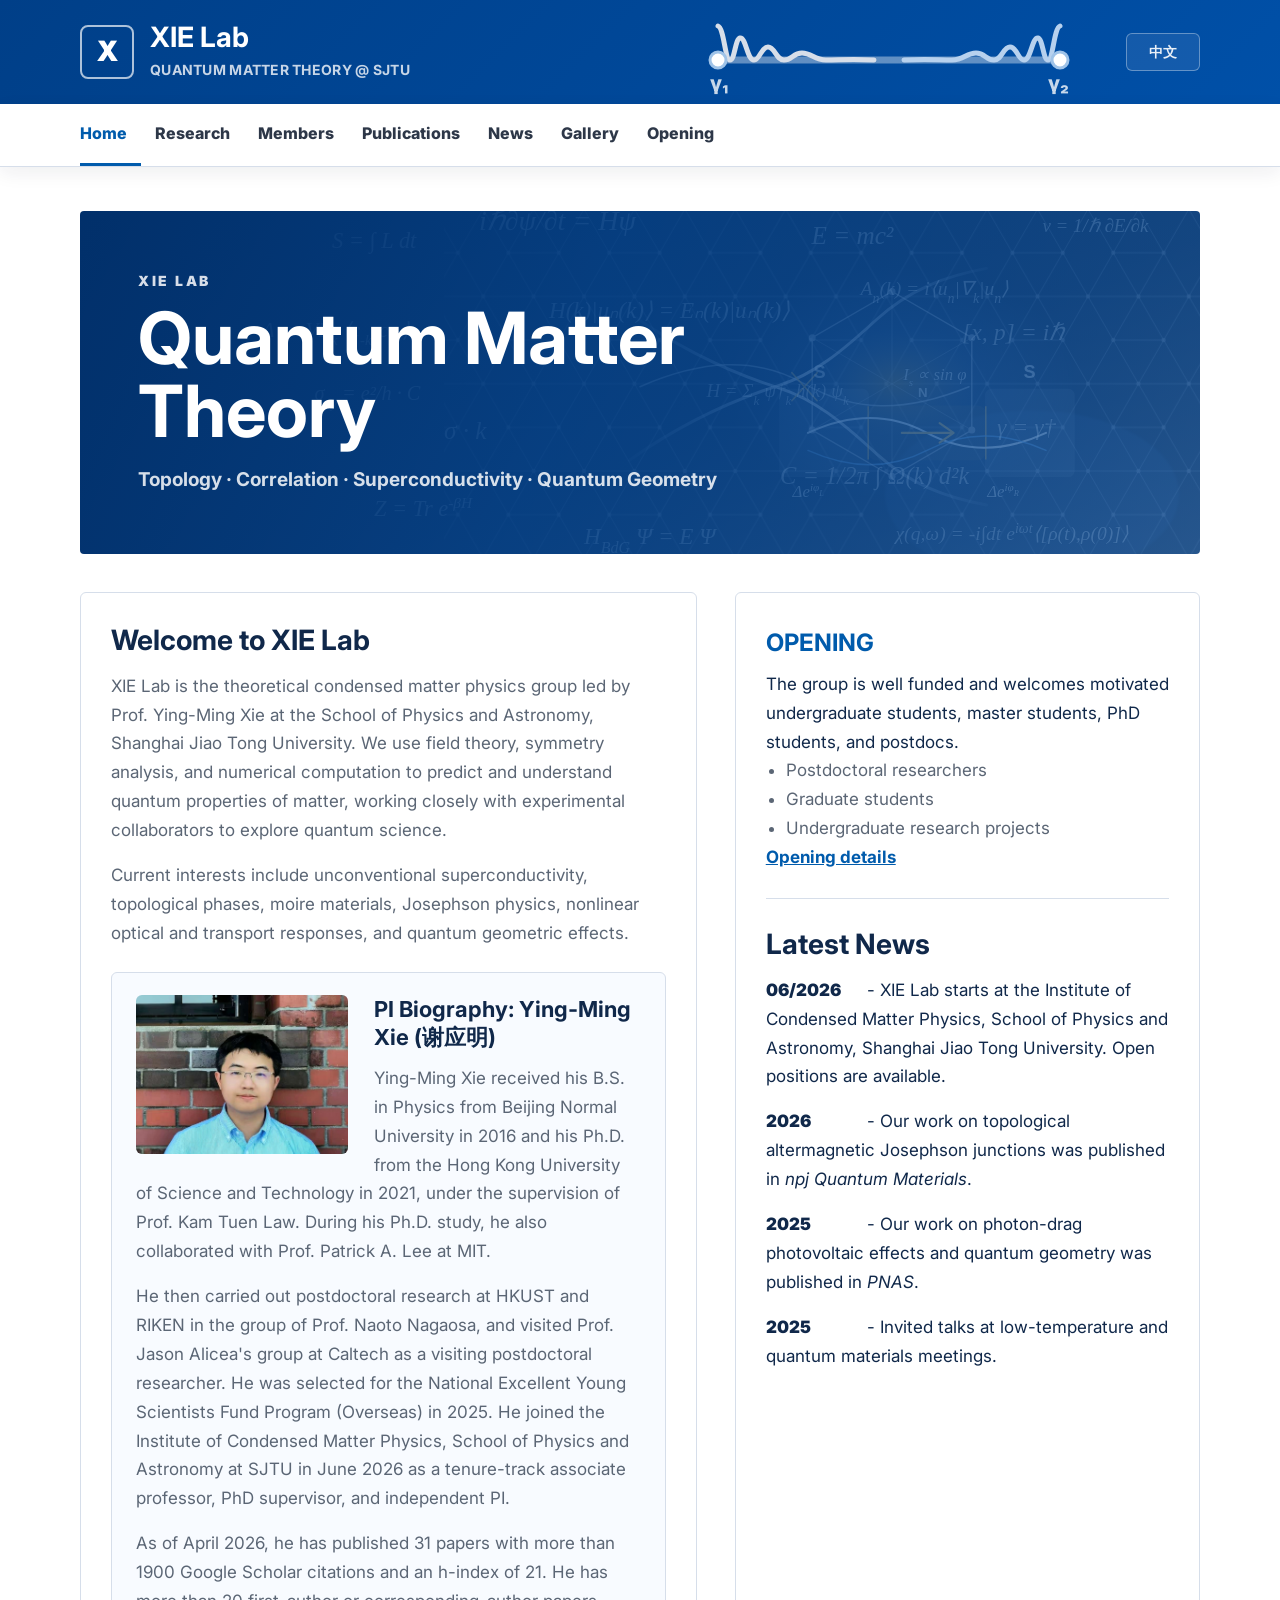
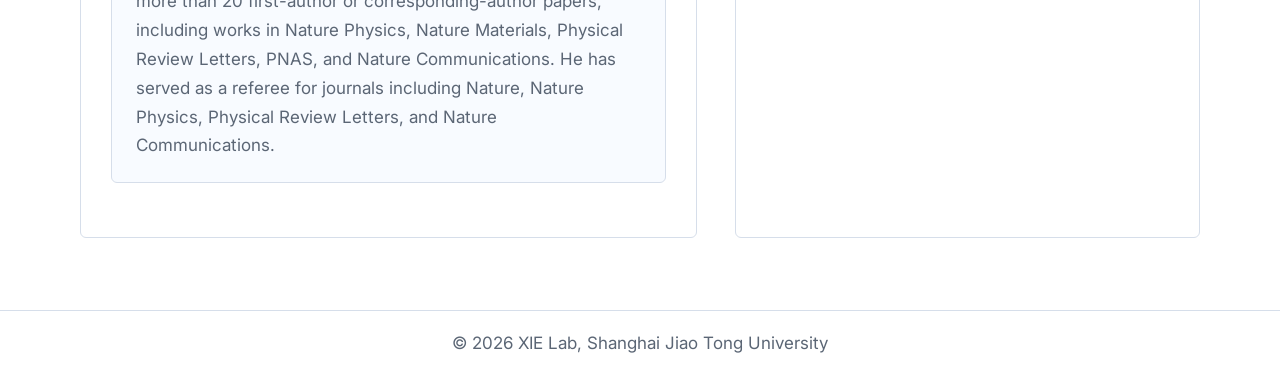
==== index.html @ 9dbd72a1 "Improve homepage search metadata" ====
<!doctype html>
<html lang="en">
  <head>
    <meta charset="utf-8" />
    <meta name="viewport" content="width=device-width, initial-scale=1" />
    <meta
      name="description"
      content="Ying-Ming Xie (Yingming Xie, Ying Ming Xie, 谢应明) leads XIE Lab at Shanghai Jiao Tong University, studying quantum matter theory, topology, superconductivity, correlation, and quantum geometry."
    />
    <meta name="author" content="Ying-Ming Xie, Yingming Xie, Ying Ming Xie, 谢应明" />
    <meta
      name="keywords"
      content="Ying-Ming Xie, Yingming Xie, Ying Ming Xie, 谢应明, XIE Lab, Shanghai Jiao Tong University, quantum matter theory, quantum materials theory"
    />
    <title>Ying-Ming Xie 谢应明 | XIE Lab | Quantum Matter Theory at SJTU</title>
    <link rel="canonical" href="https://yingmingxie.github.io/" />
    <meta property="og:type" content="website" />
    <meta property="og:url" content="https://yingmingxie.github.io/" />
    <meta property="og:title" content="Ying-Ming Xie 谢应明 | XIE Lab | Quantum Matter Theory at SJTU" />
    <meta
      property="og:description"
      content="Ying-Ming Xie leads XIE Lab at Shanghai Jiao Tong University, studying quantum matter theory, topology, superconductivity, correlation, and quantum geometry."
    />
    <meta property="og:image" content="https://yingmingxie.github.io/assets/yingming-xie.jpg" />
    <meta name="twitter:card" content="summary" />
    <meta name="twitter:title" content="Ying-Ming Xie 谢应明 | XIE Lab | Quantum Matter Theory at SJTU" />
    <meta
      name="twitter:description"
      content="XIE Lab at Shanghai Jiao Tong University: quantum matter theory, topology, superconductivity, correlation, and quantum geometry."
    />
    <meta name="twitter:image" content="https://yingmingxie.github.io/assets/yingming-xie.jpg" />
    <script type="application/ld+json">
      {
        "@context": "https://schema.org",
        "@type": "Person",
        "name": "Ying-Ming Xie",
        "alternateName": ["Yingming Xie", "Ying Ming Xie", "谢应明", "Y.-M. Xie"],
        "jobTitle": "Tenure-track Associate Professor, PhD Supervisor, Independent PI",
        "affiliation": {
          "@type": "CollegeOrUniversity",
          "name": "Shanghai Jiao Tong University"
        },
        "worksFor": {
          "@type": "ResearchOrganization",
          "name": "XIE Lab"
        },
        "sameAs": [
          "https://bit.ly/Yingming",
          "http://arxiv.org/a/xie_y_3",
          "https://sites.google.com/view/yingmingxie/research"
        ],
        "knowsAbout": [
          "Quantum matter theory",
          "Quantum materials theory",
          "Topological superconductivity",
          "Quantum geometry",
          "Strong correlation"
        ]
      }
    </script>
    <link rel="preconnect" href="https://fonts.googleapis.com" />
    <link rel="preconnect" href="https://fonts.gstatic.com" crossorigin />
    <link
      href="https://fonts.googleapis.com/css2?family=Inter:wght@400;500;600;700;800&display=swap"
      rel="stylesheet"
    />
    <link rel="stylesheet" href="styles.css?v=20260702c" />
  </head>
  <body>
    <header class="site-header">
      <div class="header-inner">
        <a class="brand" href="#home" aria-label="XIE Lab home" data-page-link="home">
          <span class="brand-seal">X</span>
          <span>
            <strong>XIE Lab</strong>
            <small data-i18n="brand.subtitle">Quantum Matter Theory @ SJTU</small>
          </span>
        </a>
        <div class="majorana-sketch" aria-label="Majorana wavefunctions localized at two ends">
          <svg viewBox="0 0 430 100" role="img">
            <path class="wire" d="M44 58 H386" />
            <path class="decay left" d="M44 24 C50 26 51 58 56 58 C61 58 61 37 66 36 C72 35 73 58 80 58 C86 58 87 45 94 45 C101 45 102 58 110 58 C118 58 119 51 128 51 C138 51 140 58 152 58 C166 58 176 57 200 58" />
            <path class="decay right" d="M386 24 C380 26 379 58 374 58 C369 58 369 37 364 36 C358 35 357 58 350 58 C344 58 343 45 336 45 C329 45 328 58 320 58 C312 58 311 51 302 51 C292 51 290 58 278 58 C264 58 254 57 230 58" />
            <circle class="zero-mode" cx="44" cy="58" r="8" />
            <circle class="zero-mode" cx="386" cy="58" r="8" />
            <text x="36" y="88">γ₁</text>
            <text x="374" y="88">γ₂</text>
          </svg>
        </div>
        <button class="menu-toggle" type="button" data-menu-toggle aria-label="Open navigation">
          <span></span>
          <span></span>
        </button>
        <button class="lang-toggle" type="button" data-lang-toggle aria-label="Switch language">中文</button>
      </div>
    </header>

    <div class="nav-bar">
        <nav class="site-nav" data-nav>
          <a href="#home" data-page-link="home" data-i18n="nav.home">Home</a>
          <a href="#research" data-page-link="research" data-i18n="nav.research">Research</a>
          <a href="#members" data-page-link="members" data-i18n="nav.members">Members</a>
          <a href="#publications" data-page-link="publications" data-i18n="nav.publications">Publications</a>
          <a href="#news" data-page-link="news" data-i18n="nav.news">News</a>
          <a href="#gallery" data-page-link="gallery" data-i18n="nav.gallery">Gallery</a>
          <a href="#openings" data-page-link="openings" data-i18n="nav.opening">Opening</a>
        </nav>
    </div>

    <main class="page-shell">
      <section class="page-section is-active" id="home" data-page="home">
        <div class="hero-banner">
          <div class="hero-copy">
            <p data-i18n="hero.kicker">XIE Lab</p>
            <h1 data-i18n="hero.title">Quantum Matter Theory</h1>
            <span data-i18n="hero.subtitle">Topology · Correlation · Superconductivity · Quantum Geometry</span>
          </div>
        </div>

        <div class="home-layout">
          <article class="welcome-copy">
            <h2 data-i18n="home.welcomeTitle">Welcome to XIE Lab</h2>
            <p data-i18n="home.welcome1">
              We are a theoretical condensed matter physics group at the School
              of Physics and Astronomy, Shanghai Jiao Tong University. Our
              research focuses on emergent quantum phenomena in low-dimensional
              quantum materials.
            </p>
            <p data-i18n="home.welcome2">
              Current interests include unconventional superconductivity,
              topological phases, moire materials, Josephson physics, nonlinear
              optical and transport responses, and quantum geometric effects.
            </p>

            <div class="pi-bio">
              <img src="assets/yingming-xie.jpg" alt="Ying-Ming Xie" />
              <div>
                <h3 data-i18n="home.piBioTitle">PI Biography: Ying-Ming Xie (谢应明)</h3>
                <p data-i18n="home.piBio1">
                  Ying-Ming Xie received his B.S. in Physics from Beijing Normal
                  University in 2016 and his Ph.D. from the Hong Kong University
                  of Science and Technology in 2021, under the supervision of
                  Prof. Kam Tuen Law. During his Ph.D. study, he also collaborated
                  with Prof. Patrick A. Lee at MIT.
                </p>
                <p data-i18n="home.piBio2">
                  He then carried out postdoctoral research at HKUST and RIKEN in
                  the group of Prof. Naoto Nagaosa, and visited Prof. Jason
                  Alicea's group at Caltech as a visiting postdoctoral researcher.
                  He was selected for the National Excellent Young Scientists Fund
                  Program (Overseas) in 2025. He joined the Institute of Condensed
                  Matter Physics, School of Physics and Astronomy at SJTU in June
                  2026 as a tenure-track associate professor, PhD supervisor, and
                  independent PI.
                </p>
                <p data-i18n="home.piBio3">
                  As of April 2026, he has published 31 papers with more than
                  1900 Google Scholar citations and an h-index of 21. He has more
                  than 20 first-author or corresponding-author papers, including
                  works in Nature Physics, Nature Materials, Physical Review
                  Letters, PNAS, and Nature Communications.
                </p>
              </div>
            </div>

          </article>

          <aside class="news-panel">
            <div class="opening-box">
              <div>
                <h3 data-i18n="opening.shortTitle">Opening</h3>
                <p data-i18n="opening.shortText">We welcome motivated students and postdocs.</p>
                <ul>
                  <li data-i18n="opening.postdoc">Postdoctoral researchers</li>
                  <li data-i18n="opening.grad">Graduate students</li>
                  <li data-i18n="opening.undergrad">Undergraduate research projects</li>
                </ul>
                <a href="#openings" data-page-link="openings" data-i18n="opening.details">Opening details</a>
              </div>
            </div>
            <h2 data-i18n="news.latest">Latest News</h2>
            <div class="news-list compact">
              <p data-i18n-html="news.home1">
                <strong>06/2026</strong> - XIE Lab starts at Shanghai Jiao Tong
                University. Open positions are available.
              </p>
              <p data-i18n-html="news.home2">
                <strong>2026</strong> - Our work on topological altermagnetic
                Josephson junctions was published in <em>npj Quantum Materials</em>.
              </p>
              <p data-i18n-html="news.home3">
                <strong>2025</strong> - Our work on photon-drag photovoltaic
                effects and quantum geometry was published in <em>PNAS</em>.
              </p>
              <p data-i18n-html="news.home4">
                <strong>2025</strong> - Invited talks at low-temperature and
                quantum materials meetings.
              </p>
            </div>
          </aside>
        </div>
      </section>

      <section class="page-section" id="research" data-page="research">
        <div class="section-title">
          <h1 data-i18n="research.title">Research</h1>
          <p data-i18n="research.intro">
            We develop theory for symmetry, topology, correlation, and quantum
            geometry in experimentally relevant quantum materials.
          </p>
        </div>
        <ol class="research-directions">
          <li data-i18n-html="research.direction1">
            Low-dimensional correlated quantum systems, including low-dimensional unconventional superconductivity, correlated topology, density waves, and strongly correlated quantum phases.
          </li>
          <li data-i18n-html="research.direction2">
            Quantum computation, including topological superconductivity, Majorana zero modes, non-Abelian quasiparticles, topological quantum computation, and superconducting Josephson junctions.
          </li>
          <li data-i18n-html="research.direction3">
            Transport and control theory of quantum materials, including quantum transport, nonlinear optical responses, and quantum geometric effects.
          </li>
        </ol>
        <div class="research-interest-figures" aria-label="Research interest figures">
          <figure>
            <img src="assets/research-overlap-venn.png" alt="Correlation, topology and geometry, and superconductors overlap diagram" />
          </figure>
          <figure>
            <img src="assets/home-figure-jj.png" alt="Josephson junction research schematic" />
          </figure>
        </div>
        <div class="featured-research">
          <div class="featured-heading">
            <h2 data-i18n="research.featuredTitle">Research Highlights</h2>
            <a href="https://sites.google.com/view/yingmingxie/research" target="_blank" rel="noopener" data-i18n="research.originalPage">Original research page</a>
          </div>
          <article class="feature-row">
            <a class="feature-art geometry-art" href="https://www.pnas.org/doi/10.1073/pnas.2424294122" target="_blank" rel="noopener" aria-label="Open PNAS photon-drag paper">
              <img src="assets/research-photon-drag-figure.png" alt="Photon-drag photovoltaic effect schematic with band geometry and optical setup" />
            </a>
            <div>
              <h3 data-i18n="research.f1.title">Photon Drag Photovoltaic Effect from Quantum Geometry</h3>
              <p data-i18n="research.f1.text">
                We showed how photon momentum and quantum geometry can generate
                photovoltaic responses even in centrosymmetric systems, providing
                a route to probe wavefunction geometry through optical transport.
              </p>
              <a href="https://www.pnas.org/doi/10.1073/pnas.2424294122" data-i18n="research.f1.ref">PNAS 122, e2424294122 (2025)</a>
            </div>
          </article>
          <article class="feature-row reverse">
            <a class="feature-art fflo-art" href="https://journals.aps.org/prl/abstract/10.1103/PhysRevLett.131.016001" target="_blank" rel="noopener" aria-label="Open PRL orbital FFLO paper">
              <img src="assets/research-moire-ising-fflo.png" alt="Moiré Ising superconductor band splitting and orbital FFLO schematic" />
            </a>
            <div>
              <h3 data-i18n="research.f2.title">Orbital FFLO Pairing in Moiré Ising Superconductors</h3>
              <p data-i18n="research.f2.text">
                We proposed an orbital mechanism for finite-momentum pairing in
                moiré Ising superconductors, connecting orbital magnetic effects
                to FFLO physics and superconducting diode behavior.
              </p>
              <a href="https://journals.aps.org/prl/abstract/10.1103/PhysRevLett.131.016001" data-i18n="research.f2.ref">Phys. Rev. Lett. 131, 016001 (2023)</a>
            </div>
          </article>
          <article class="feature-row">
            <a class="feature-art kramers-art" href="https://www.nature.com/articles/s41467-021-22903-9" target="_blank" rel="noopener" aria-label="Open Nature Communications Kramers nodal line paper">
              <img src="assets/research-kramers-nodal-line.png" alt="Kramers nodal line metal band gap map" />
            </a>
            <div>
              <h3 data-i18n="research.f3.title">Kramers Nodal Line Metals</h3>
              <p data-i18n="research.f3.text">
                We identified Kramers nodal line metals protected by spin-orbit
                coupling and crystalline symmetries, revealing a route to robust
                band topology in quantum materials.
              </p>
              <a href="https://www.nature.com/articles/s41467-021-22903-9" data-i18n="research.f3.ref">Nat. Commun. 12, 3064 (2021)</a>
            </div>
          </article>
          <article class="feature-row reverse">
            <a class="feature-art supersolid-art" href="https://journals.aps.org/prresearch/abstract/10.1103/h3l5-njrd" target="_blank" rel="noopener" aria-label="Open Physical Review Research quasi-one-dimensional supersolid paper">
              <img src="assets/research-supersolid-figure.png" alt="Quasi-one-dimensional supersolid with CDW and superconducting couplings schematic" />
            </a>
            <div>
              <h3 data-i18n="research.f4.title">Quasi-1D Supersolids and Strong Correlations</h3>
              <p data-i18n="research.f4.text">
                We study how superconducting and charge-density-wave orders
                coexist in coupled Luther-Emery liquids, providing a theoretical
                route toward quasi-one-dimensional supersolids.
              </p>
              <a href="https://journals.aps.org/prresearch/abstract/10.1103/h3l5-njrd" data-i18n="research.f4.ref">Phys. Rev. Research 7, 023302 (2025)</a>
            </div>
          </article>
          <article class="feature-row">
            <a class="feature-art cdw-art" href="https://journals.aps.org/prl/abstract/10.1103/PhysRevLett.133.096702" target="_blank" rel="noopener" aria-label="Open density wave dynamics and geometric effects papers">
              <img src="assets/research-density-wave-effects.png" alt="Dynamical and geometric effects in density wave materials schematic" />
            </a>
            <div>
              <h3 data-i18n="research.f5.title">Dynamical and Geometric Effects in Density Wave Materials</h3>
              <p data-i18n="research.f5.text">
                We study dynamics and geometric effects in materials with charge
                or spin density-wave orders, including current-driven skyrmion and
                helix motion, nonreciprocal nonlinear responses in moving charge
                density waves, and geometric effects in triple-Q density waves.
              </p>
              <p class="feature-refs" data-i18n-html="research.f5.ref">
                <a href="https://journals.aps.org/prl/abstract/10.1103/PhysRevLett.133.096702" target="_blank" rel="noopener">Phys. Rev. Lett. 133, 096702 (2024)</a>;
                <a href="https://www.nature.com/articles/s41535-024-00695-7" target="_blank" rel="noopener">npj Quantum Materials 9, 82 (2024)</a>;
                <a href="https://journals.aps.org/prb/abstract/10.1103/PhysRevB.110.L241108" target="_blank" rel="noopener">Phys. Rev. B 110, L241108 (2024)</a>
              </p>
            </div>
          </article>
          <article class="feature-row reverse">
            <a class="feature-art tbg-art" href="https://www.nature.com/articles/s41467-023-38005-7" target="_blank" rel="noopener" aria-label="Open superconducting TBG Josephson junction papers">
              <img src="assets/research-tbg-valley-josephson.png" alt="Valley-polarized state mediated Josephson junction in superconducting TBG" />
            </a>
            <div>
              <h3 data-i18n="research.f6.title">Valley-Polarized State Mediated Unconventional Josephson Junctions in Superconducting TBG</h3>
              <p data-i18n="research.f6.text">
                We helped explain unconventional Fraunhofer patterns in magic-angle
                twisted bilayer graphene Josephson junctions, and showed that a
                valley-polarized state can mediate electrically controlled phi-zero
                Josephson junctions and Josephson diode effects.
              </p>
              <p class="feature-refs" data-i18n-html="research.f6.ref">
                <a href="https://www.nature.com/articles/s41467-023-38005-7" target="_blank" rel="noopener">Nat. Commun. 14, 2396 (2023)</a>;
                <a href="https://journals.aps.org/prresearch/abstract/10.1103/PhysRevResearch.5.023029" target="_blank" rel="noopener">Phys. Rev. Research 5, 023029 (2023)</a>;
                <a href="https://journals.aps.org/prl/abstract/10.1103/PhysRevLett.130.266003" target="_blank" rel="noopener">Phys. Rev. Lett. 130, 266003 (2023)</a>
              </p>
            </div>
          </article>
          <article class="feature-row">
            <a class="feature-art blg-art" href="https://journals.aps.org/prl/abstract/10.1103/PhysRevLett.131.146601" target="_blank" rel="noopener" aria-label="Open PRL gate-defined topological Josephson junction paper">
              <div class="feature-insets">
                <img src="assets/research-blg-jj-device.png" alt="Gate-defined topological Josephson junction device schematic" />
                <img src="assets/research-blg-jj-kekule.png" alt="Kekulé peaks for gate-defined topological Josephson junction" />
              </div>
            </a>
            <div>
              <h3 data-i18n="research.f7.title">Gate-Defined Topological Josephson Junctions</h3>
              <p data-i18n="research.f7.text">
                We proposed electrically defined topological Josephson junctions
                in Bernal bilayer graphene, providing a route to engineer
                topological superconductivity and Majorana modes in a tunable
                two-dimensional material platform.
              </p>
              <a href="https://journals.aps.org/prl/abstract/10.1103/PhysRevLett.131.146601" data-i18n="research.f7.ref">Phys. Rev. Lett. 131, 146601 (2023)</a>
            </div>
          </article>
          <article class="feature-row reverse">
            <a class="feature-art sopc-art" href="https://journals.aps.org/prl/abstract/10.1103/PhysRevLett.125.107001" target="_blank" rel="noopener" aria-label="Open PRL spin-orbit-parity coupled superconductivity paper">
              <img src="assets/research-sopc-figure.png" alt="Spin-orbit-parity coupled superconductivity band structure and critical field figure" />
            </a>
            <div>
              <h3 data-i18n="research.f8.title">Spin-Orbit-Parity Coupled Superconductivity</h3>
              <p data-i18n="research.f8.text">
                We introduced spin-orbit-parity coupled superconductivity in
                topological monolayer WTe2, showing how crystalline symmetry,
                spin-orbit coupling, and pairing structure can produce
                unconventional superconducting phases.
              </p>
              <a href="https://journals.aps.org/prl/abstract/10.1103/PhysRevLett.125.107001" data-i18n="research.f8.ref">Phys. Rev. Lett. 125, 107001 (2020)</a>
            </div>
          </article>
        </div>
      </section>

      <section class="page-section" id="members" data-page="members">
        <div class="section-title">
          <h1 data-i18n="members.title">Members</h1>
        </div>
        <article class="member-card">
          <img src="assets/yingming-xie.jpg" alt="Ying-Ming Xie" />
          <div class="member-info">
            <h2 data-i18n="members.name">Ying-Ming Xie (谢应明)</h2>
            <p data-i18n="members.rank">Tenure-track Associate Professor; PhD Supervisor; Independent PI</p>
            <p data-i18n="members.pi">Principal Investigator</p>
            <p data-i18n-html="members.email">Email: <a href="mailto:yingming.xie@sjtu.edu.cn">yingming.xie@sjtu.edu.cn</a></p>
            <p data-i18n="members.office">Office: Science Laboratory Building Complex No. 1, Room 213</p>
            <p class="profile-links">
              <a href="https://bit.ly/Yingming">Google Scholar</a>
              <a href="http://arxiv.org/a/xie_y_3">arXiv</a>
              <a href="assets/CV_English.pdf?v=20260709a">CV</a>
            </p>
          </div>
        </article>
        <div class="text-grid two">
          <article>
            <h2 data-i18n="members.studentsTitle">Students and Postdocs</h2>
            <p data-i18n="members.studentsText">Names will be added as the group grows.</p>
          </article>
          <article>
            <h2 data-i18n="members.visitorsTitle">Visitors and Alumni</h2>
            <p data-i18n="members.visitorsText">This section will track visitors, collaborators, and former members.</p>
          </article>
        </div>
      </section>

      <section class="page-section" id="publications" data-page="publications">
        <div class="section-title">
          <h1 data-i18n="publications.title">Publications</h1>
          <p data-i18n="publications.intro">Selected representative publications. For the full list, see Google Scholar and arXiv.</p>
        </div>
        <ol class="publication-list">
          <li>
            <strong>Ying-Ming Xie</strong> and Naoto Nagaosa,
            Photon Drag Photovoltaic Effects and Quantum Geometric Nature,
            <a href="https://www.pnas.org/doi/10.1073/pnas.2424294122" target="_blank" rel="noopener"><strong><em>PNAS</em></strong> <strong>122</strong>, e2424294122 (2025)</a>.
          </li>
          <li>
            <strong>Ying-Ming Xie</strong>, Yizhou Liu, and Naoto Nagaosa,
            Sliding Dynamics of Current-Driven Skyrmion Crystal and Helix in Chiral Magnets,
            <a href="https://journals.aps.org/prl/abstract/10.1103/PhysRevLett.133.096702" target="_blank" rel="noopener"><strong><em>Phys. Rev. Lett.</em></strong> <strong>133</strong>, 096702 (2024)</a>.
          </li>
          <li>
            Zi-Ting Sun, Jin-Xin Hu, <strong>Ying-Ming Xie</strong><sup>#</sup>, and K. T. Law<sup>#</sup>,
            Anomalous h/2e Periodicity and Majorana Zero Modes in Chiral Josephson Junctions,
            <a href="https://journals.aps.org/prl/abstract/10.1103/PhysRevLett.133.056601" target="_blank" rel="noopener"><strong><em>Phys. Rev. Lett.</em></strong> <strong>133</strong>, 056601 (2024)</a>.
            <span class="contribution-note"><sup>#</sup> corresponding author.</span>
          </li>
          <li>
            J. Diez-Merida, A. Diez-Carlon, S. Y. Yang, <strong>Y.-M. Xie</strong>, X.-J. Gao, K. Watanabe, T. Taniguchi, X. Lu, K. T. Law, and Dmitri K. Efetov,
            Magnetic Josephson Junctions and Superconducting Diodes in Magic Angle Twisted Bilayer Graphene,
            <a href="https://www.nature.com/articles/s41467-023-38005-7" target="_blank" rel="noopener"><strong><em>Nat. Commun.</em></strong> <strong>14</strong>, 2396 (2023)</a>.
            <span class="contribution-note">theoretical explanation/collaboration.</span>
          </li>
          <li>
            Enze Zhang*, <strong>Ying-Ming Xie*</strong>, Yuqiang Fang*, Jinglei Zhang*, Xian Xu, Yi-Chao Zou, Pengliang Leng, Xue-Jian Gao, Yong Zhang, Linfeng Ai, Yuda Zhang, Zehao Jia, Shanshan Liu, Wei Zhao, Sarah J. Haigh, Xufeng Kou, Jinshan Yang, Fuqiang Huang, K. T. Law, Faxian Xiu, and Shaoming Dong,
            Spin-Orbit-Parity Coupled Superconductivity in Atomically thin 2M-WS2,
            <a href="https://www.nature.com/articles/s41567-022-01812-8" target="_blank" rel="noopener"><strong><em>Nat. Phys.</em></strong> <strong>19</strong>, 106-113 (2023)</a>.
            <span class="contribution-note">* co-first author.</span>
          </li>
          <li>
            <strong>Ying-Ming Xie</strong>, Étienne Lantagne-Hurtubise, Andrea F. Young, Stevan Nadj-Perge, and Jason Alicea,
            Gate-Defined Topological Josephson Junctions in Bernal Bilayer Graphene,
            <a href="https://journals.aps.org/prl/abstract/10.1103/PhysRevLett.131.146601" target="_blank" rel="noopener"><strong><em>Phys. Rev. Lett.</em></strong> <strong>131</strong>, 146601 (2023)</a>.
          </li>
          <li>
            <strong>Ying-Ming Xie</strong> and K. T. Law,
            Orbital Fulde-Ferrell pairing state in moire Ising superconductors,
            <a href="https://journals.aps.org/prl/abstract/10.1103/PhysRevLett.131.016001" target="_blank" rel="noopener"><strong><em>Phys. Rev. Lett.</em></strong> <strong>131</strong>, 016001 (2023)</a>.
          </li>
          <li>
            Jin-Xin Hu, Zi-Ting Sun, <strong>Ying-Ming Xie</strong><sup>#</sup>, and K. T. Law<sup>#</sup>,
            Josephson Diode Effect Induced by Valley Polarization in Twisted Bilayer Graphene,
            <a href="https://journals.aps.org/prl/abstract/10.1103/PhysRevLett.130.266003" target="_blank" rel="noopener"><strong><em>Phys. Rev. Lett.</em></strong> <strong>130</strong>, 266003 (2023)</a>.
            <span class="contribution-note"><sup>#</sup> corresponding author.</span>
          </li>
          <li>
            <strong>Ying-Ming Xie</strong>, Cheng-Ping Zhang, Jin-Xin Hu, Kin Fai Mak, and K. T. Law,
            Valley-Polarized Quantum Anomalous Hall State in Moiré MoTe2/WSe2 Heterobilayers,
            <a href="https://journals.aps.org/prl/abstract/10.1103/PhysRevLett.128.026402" target="_blank" rel="noopener"><strong><em>Phys. Rev. Lett.</em></strong> <strong>128</strong>, 026402 (2022)</a>.
          </li>
          <li>
            <strong>Ying-Ming Xie</strong>, Xue-Jian Gao, Xiao Yan Xu, Cheng-Ping Zhang, Jin-Xin Hu, and K. T. Law,
            Kramers nodal line metals,
            <a href="https://www.nature.com/articles/s41467-021-22903-9" target="_blank" rel="noopener"><strong><em>Nat. Commun.</em></strong> <strong>12</strong>, 3064 (2021)</a>.
          </li>
          <li>
            Yong-Bin Choi*, <strong>Ying-Ming Xie*</strong>, Chui-Zhen Chen, Jinho Park, Su-Beom Song, Jiho Yoon, Bum Joon Kim, Takashi Taniguchi, Kenji Watanabe, Jonghwan Kim, Kin Chung Fong, Mazhar N. Ali, K. T. Law, and Gil-Ho Lee,
            Evidence of higher-order topology in multilayer WTe2 from Josephson coupling through anisotropic hinge states,
            <a href="https://www.nature.com/articles/s41563-020-0721-9" target="_blank" rel="noopener"><strong><em>Nat. Mater.</em></strong> <strong>19</strong>, 974-979 (2020)</a>.
            <span class="contribution-note">* co-first author.</span>
          </li>
          <li>
            <strong>Ying-Ming Xie</strong>, Benjamin T. Zhou, and K. T. Law,
            Spin-orbit-parity coupled superconductivity in topological monolayer WTe2,
            <a href="https://journals.aps.org/prl/abstract/10.1103/PhysRevLett.125.107001" target="_blank" rel="noopener"><strong><em>Phys. Rev. Lett.</em></strong> <strong>125</strong>, 107001 (2020)</a>.
          </li>
        </ol>
        <p class="link-row">
          <a href="https://bit.ly/Yingming">Google Scholar</a>
          <span>/</span>
          <a href="http://arxiv.org/a/xie_y_3">arXiv</a>
          <span>/</span>
          <a href="assets/CV_English.pdf?v=20260709a">CV</a>
        </p>
      </section>

      <section class="page-section" id="news" data-page="news">
        <div class="section-title">
          <h1 data-i18n="news.title">News</h1>
        </div>
        <div class="news-list">
          <p data-i18n-html="news.list1">
            <strong>06/2026</strong> - XIE Lab starts at Shanghai Jiao Tong
            University.
          </p>
          <p data-i18n-html="news.list2">
            <strong>2026</strong> - Topological altermagnetic Josephson junctions
            published in <em>npj Quantum Materials</em>.
          </p>
          <p data-i18n-html="news.list3">
            <strong>2025</strong> - Photon-drag photovoltaic effects and quantum
            geometry published in <em>PNAS</em>.
          </p>
          <p data-i18n-html="news.list4">
            <strong>2025</strong> - Invited talk on photodrag photovoltaic effect
            and quantum geometry at the low temperature conference.
          </p>
        </div>
      </section>

      <section class="page-section" id="gallery" data-page="gallery">
        <div class="section-title">
          <h1 data-i18n="gallery.title">Gallery</h1>
          <p data-i18n="gallery.intro">
            Selected moments from group life, seminars, conferences, and everyday
            research at XIE Lab.
          </p>
        </div>
        <div class="gallery-grid">
          <figure class="gallery-card">
            <div class="gallery-placeholder gallery-sjtu">
              <span data-i18n="gallery.placeholder1">XIE Lab @ SJTU</span>
            </div>
            <figcaption data-i18n="gallery.caption1">Group photos and campus moments</figcaption>
          </figure>
          <figure class="gallery-card">
            <div class="gallery-placeholder gallery-talk">
              <span data-i18n="gallery.placeholder2">Seminars & Talks</span>
            </div>
            <figcaption data-i18n="gallery.caption2">Academic visits, invited talks, and workshops</figcaption>
          </figure>
          <figure class="gallery-card">
            <div class="gallery-placeholder gallery-life">
              <span data-i18n="gallery.placeholder3">Group Life</span>
            </div>
            <figcaption data-i18n="gallery.caption3">Team activities, meals, and informal moments</figcaption>
          </figure>
        </div>
      </section>

      <section class="page-section" id="openings" data-page="openings">
        <div class="section-title">
          <h1 data-i18n="opening.title">Opening</h1>
          <p data-i18n="opening.intro">
            The group has strong funding support and welcomes motivated undergraduate
            students, graduate students, and postdocs interested in quantum condensed
            matter theory and computation.
          </p>
        </div>
        <div class="text-grid opening-apply-grid">
          <article>
            <h2 data-i18n="opening.gradTitle">Graduate Student Recruitment</h2>
            <p data-i18n="opening.gradText">
              The group plans to recruit 1-2 PhD or master students each year.
              Interested students are welcome to contact Prof. Xie by email for
              further discussion.
            </p>
          </article>
          <article>
            <h2 data-i18n="opening.benefitsTitle">Postdoctoral Benefits</h2>
            <ul>
              <li data-i18n="opening.benefit1">Excellent research conditions with sufficient and stable funding support.</li>
              <li data-i18n="opening.benefit2">Annual salary of RMB 300,000-400,000 before tax, with competitive performance-based supplements. Postdocs supported by national, Shanghai, or SJTU postdoctoral programs may receive additional benefits on top of the base package.</li>
              <li data-i18n="opening.benefit3">During the appointment, SJTU provides postdoctoral apartments or housing subsidies, and benefits including children's schooling support, medical care, social insurance, and Shanghai hukou support for the postdoc and family according to university and municipal policies.</li>
            </ul>
          </article>
          <article>
            <h2 data-i18n="opening.applyTitle">How to Apply</h2>
            <p data-i18n="opening.applyText">
              Please send a CV.
            </p>
            <p><a class="accent-link" href="mailto:yingming.xie@sjtu.edu.cn">yingming.xie@sjtu.edu.cn</a></p>
            <p class="contact-note" data-i18n="opening.address">Office: Science Laboratory Building Complex No. 1, Room 213, Minhang Campus, Shanghai Jiao Tong University.</p>
          </article>
        </div>
      </section>

    </main>

    <footer class="site-footer">
      <p data-i18n-html="footer.copy">© <span data-year></span> XIE Lab, Shanghai Jiao Tong University</p>
    </footer>

    <script src="script.js?v=20260709d"></script>
  </body>
</html>
---- styles.css ----
:root {
  --ink: #10284a;
  --muted: #5b6675;
  --line: #d6deea;
  --paper: #ffffff;
  --soft: #f4f7fb;
  --navy: #003f88;
  --navy-2: #0050a8;
  --accent: #005bac;
  --max: 1120px;
}

* {
  box-sizing: border-box;
}

html,
body {
  margin: 0;
}

body {
  min-height: 100vh;
  color: var(--ink);
  background: var(--soft);
  font-family: Inter, Arial, Helvetica, sans-serif;
  font-size: 17px;
  line-height: 1.7;
}

a {
  color: inherit;
}

img {
  display: block;
  max-width: 100%;
}

.site-header {
  background: linear-gradient(135deg, var(--navy), var(--navy-2));
}

.header-inner {
  display: flex;
  align-items: center;
  justify-content: space-between;
  width: min(var(--max), calc(100% - 48px));
  min-height: 104px;
  margin: 0 auto;
}

.brand {
  display: flex;
  align-items: center;
  gap: 16px;
  color: #fff;
  text-decoration: none;
}

.brand-seal {
  display: grid;
  place-items: center;
  width: 54px;
  height: 54px;
  color: #fff;
  border: 2px solid rgba(255, 255, 255, 0.68);
  border-radius: 8px;
  font-size: 28px;
  font-weight: 900;
}

.brand strong,
.brand small {
  display: block;
}

.brand strong {
  font-size: 28px;
  line-height: 1;
}

.brand small {
  margin-top: 7px;
  color: rgba(255, 255, 255, 0.78);
  font-size: 14px;
  font-weight: 700;
  letter-spacing: 0.02em;
  text-transform: uppercase;
}

.majorana-sketch {
  flex: 1;
  display: flex;
  justify-content: flex-end;
  min-width: 260px;
  margin-left: 36px;
  color: rgba(255, 255, 255, 0.82);
}

.majorana-sketch svg {
  width: min(430px, 38vw);
  height: auto;
  overflow: visible;
}

.majorana-sketch .wire {
  fill: none;
  stroke: rgba(255, 255, 255, 0.38);
  stroke-width: 7;
  stroke-linecap: round;
}

.majorana-sketch .decay {
  fill: none;
  stroke: #d7dee9;
  stroke-width: 5;
  stroke-linecap: round;
  stroke-linejoin: round;
}

.majorana-sketch .left {
  stroke: #d7dee9;
}

.majorana-sketch .right {
  stroke: #b7d1ee;
}

.majorana-sketch .zero-mode {
  fill: #ffffff;
  stroke: #9fc3e8;
  stroke-width: 3;
}

.majorana-sketch text {
  fill: rgba(255, 255, 255, 0.78);
  font-size: 20px;
  font-weight: 800;
}

.nav-bar {
  position: sticky;
  top: 0;
  z-index: 10;
  background: rgba(255, 255, 255, 0.98);
  border-bottom: 1px solid var(--line);
  box-shadow: 0 6px 18px rgba(23, 32, 51, 0.07);
}

.site-nav {
  display: flex;
  align-items: center;
  flex-wrap: wrap;
  width: min(var(--max), calc(100% - 48px));
  min-height: 62px;
  margin: 0 auto;
}

.site-nav a {
  display: flex;
  align-items: center;
  min-height: 62px;
  padding: 0 14px;
  color: #2d3748;
  border-bottom: 3px solid transparent;
  font-size: 16px;
  font-weight: 800;
  text-decoration: none;
}

.site-nav a:first-child {
  padding-left: 0;
}

.site-nav a:hover,
.site-nav a.is-active {
  color: var(--accent);
  border-bottom-color: var(--accent);
}

.menu-toggle {
  display: none;
  width: 42px;
  height: 42px;
  padding: 0;
  background: transparent;
  border: 1px solid rgba(255, 255, 255, 0.42);
  border-radius: 6px;
}

.menu-toggle span {
  display: block;
  width: 20px;
  height: 2px;
  margin: 6px auto;
  background: #fff;
}

.lang-toggle {
  min-width: 74px;
  height: 38px;
  margin-left: 22px;
  color: rgba(255, 255, 255, 0.9);
  background: rgba(255, 255, 255, 0.08);
  border: 1px solid rgba(255, 255, 255, 0.34);
  border-radius: 6px;
  font: inherit;
  font-size: 14px;
  font-weight: 800;
  cursor: pointer;
}

.lang-toggle:hover {
  background: rgba(255, 255, 255, 0.16);
}

.page-shell {
  width: min(1280px, 100%);
  min-height: calc(100vh - 220px);
  margin: 0 auto;
  background: var(--paper);
}

.page-section {
  display: none;
  padding: 44px clamp(24px, 5vw, 72px) 72px;
}

.page-section.is-active {
  display: block;
}

.hero-banner {
  display: grid;
  align-items: end;
  min-height: 330px;
  max-width: var(--max);
  margin: 0 auto;
  padding: clamp(32px, 5vw, 58px);
  color: #fff;
  background:
    linear-gradient(110deg, rgba(0, 48, 108, 0.96) 0%, rgba(0, 63, 136, 0.84) 44%, rgba(0, 80, 168, 0.5) 100%),
    url("assets/hero-kagome-background.svg");
  background-position: center;
  background-size: cover;
  border-radius: 4px;
  overflow: hidden;
}

.hero-copy {
  position: relative;
  z-index: 2;
}

.hero-banner p,
.hero-banner h1,
.hero-banner span {
  display: block;
  margin: 0;
}

.hero-banner p {
  color: #d7dee9;
  font-size: 14px;
  font-weight: 900;
  letter-spacing: 0.18em;
  text-transform: uppercase;
}

.hero-banner h1 {
  max-width: 780px;
  margin-top: 8px;
  font-size: clamp(42px, 6vw, 72px);
  line-height: 1.02;
}

.hero-banner span {
  max-width: 740px;
  margin-top: 16px;
  color: rgba(255, 255, 255, 0.84);
  font-size: 19px;
  font-weight: 700;
}

.home-layout {
  display: grid;
  grid-template-columns: minmax(0, 1.14fr) minmax(300px, 0.86fr);
  gap: 38px;
  max-width: var(--max);
  margin: 38px auto 0;
}

.welcome-copy,
.news-panel,
.text-grid article,
.member-card,
.publication-list,
.news-list {
  background: #fff;
  border: 1px solid var(--line);
  border-radius: 6px;
}

.welcome-copy,
.news-panel {
  padding: 30px;
}

.welcome-copy h2,
.news-panel h2,
.section-title h1,
.text-grid h2,
.member-card h2 {
  margin: 0 0 14px;
  color: var(--ink);
  font-size: 28px;
  line-height: 1.24;
}

.welcome-copy p,
.news-panel p,
.section-title p,
.text-grid p,
.member-card p,
.publication-list li,
.news-list p {
  margin: 0 0 16px;
}

.welcome-copy > p,
.section-title p,
.text-grid p {
  color: var(--muted);
}

.pi-bio {
  display: block;
  margin: 24px 0;
  padding: 22px 24px;
  border: 1px solid var(--line);
  border-radius: 6px;
  background: #f8fbff;
}

.pi-bio::after {
  content: "";
  display: block;
  clear: both;
}

.pi-bio img {
  float: left;
  width: min(42%, 230px);
  margin: 0 26px 16px 0;
  aspect-ratio: 4 / 3;
  object-fit: cover;
  object-position: center top;
  border-radius: 6px;
}

.pi-bio h3 {
  margin: 0 0 12px;
  color: var(--ink);
  font-size: 22px;
  line-height: 1.3;
}

.pi-bio p {
  color: var(--muted);
}

.pi-bio p:last-child {
  margin-bottom: 0;
}

.opening-box {
  display: grid;
  grid-template-columns: 112px minmax(0, 1fr);
  gap: 22px;
  align-items: center;
  margin-top: 34px;
  padding-top: 26px;
  border-top: 1px solid var(--line);
}

.news-panel .opening-box {
  display: block;
  margin: 0 0 28px;
  padding: 0 0 26px;
  border-top: 0;
  border-bottom: 1px solid var(--line);
}

.opening-box img {
  width: 112px;
  height: 112px;
  object-fit: cover;
  object-position: center top;
  border-radius: 6px;
}

.opening-box h3 {
  margin: 0 0 6px;
  color: var(--accent);
  font-size: 24px;
  text-transform: uppercase;
}

.opening-box p,
.opening-box ul {
  margin: 0;
}

.opening-box ul {
  padding-left: 20px;
  color: var(--muted);
}

.opening-box a,
.accent-link,
.link-row a,
.member-card a {
  color: var(--accent);
  font-weight: 700;
}

.news-list.compact {
  padding: 0;
  border: 0;
}

.news-list strong {
  display: inline-block;
  min-width: 96px;
  color: var(--ink);
  font-weight: 900;
}

.section-title {
  max-width: var(--max);
  margin: 0 auto 28px;
  padding-bottom: 18px;
  border-bottom: 1px solid var(--line);
}

.section-title h1 {
  color: var(--navy);
  font-size: clamp(36px, 5vw, 58px);
}

.section-title p {
  max-width: 760px;
  font-size: 19px;
}

.research-directions {
  max-width: var(--max);
  margin: -6px auto 28px;
  padding: 0 0 0 28px;
  color: var(--muted);
  font-size: 18px;
  line-height: 1.75;
}

.research-directions li {
  margin-bottom: 10px;
  padding-left: 4px;
}

.research-directions strong {
  color: var(--navy);
  font-weight: 850;
}

.research-interest-figures {
  display: grid;
  grid-template-columns: repeat(2, minmax(0, 1fr));
  gap: 22px;
  max-width: var(--max);
  margin: -6px auto 36px;
}

.research-interest-figures figure {
  margin: 0;
  padding: 14px;
  background: #fff;
  border: 1px solid var(--line);
  border-radius: 6px;
  box-shadow: 0 14px 34px rgba(15, 37, 68, 0.08);
}

.research-interest-figures img {
  display: block;
  width: 100%;
  height: 360px;
  object-fit: contain;
}

.text-grid {
  display: grid;
  grid-template-columns: repeat(2, minmax(0, 1fr));
  gap: 18px;
  max-width: var(--max);
  margin: 0 auto;
}

.text-grid.two {
  grid-template-columns: repeat(2, minmax(0, 1fr));
}

.opening-apply-grid {
  grid-template-columns: minmax(0, 1.28fr) minmax(280px, 0.72fr);
  align-items: start;
}

.opening-apply-grid article:first-child {
  grid-column: 1 / -1;
}

.text-grid article {
  padding: 26px;
}

.text-grid article::before {
  content: "";
  display: block;
  width: 42px;
  height: 3px;
  margin-bottom: 18px;
  background: var(--accent);
}

.text-grid ul {
  margin: 0;
  padding-left: 22px;
  color: var(--muted);
}

.gallery-grid {
  display: grid;
  grid-template-columns: repeat(3, minmax(0, 1fr));
  gap: 20px;
  max-width: var(--max);
  margin: 0 auto;
}

.gallery-card {
  margin: 0;
  background: #fff;
  border: 1px solid var(--line);
  border-radius: 6px;
  overflow: hidden;
  box-shadow: 0 14px 34px rgba(15, 37, 68, 0.08);
}

.gallery-placeholder {
  display: grid;
  place-items: center;
  min-height: 230px;
  padding: 24px;
  color: #fff;
  text-align: center;
  font-size: 24px;
  font-weight: 900;
  letter-spacing: 0.02em;
}

.gallery-sjtu {
  background:
    linear-gradient(135deg, rgba(0, 48, 108, 0.9), rgba(0, 82, 155, 0.74)),
    url("assets/hero-kagome-background.svg");
  background-position: center;
  background-size: cover;
}

.gallery-talk {
  background: linear-gradient(135deg, #0f2f5f, #58739a);
}

.gallery-life {
  background: linear-gradient(135deg, #00529b, #d8971b);
}

.gallery-card figcaption {
  min-height: 72px;
  padding: 16px 18px;
  color: var(--muted);
  font-weight: 750;
  line-height: 1.45;
}

.featured-research {
  display: grid;
  gap: 18px;
  max-width: var(--max);
  margin: 0 auto 34px;
}

.featured-heading {
  display: flex;
  align-items: baseline;
  justify-content: space-between;
  gap: 18px;
}

.featured-heading h2 {
  margin: 0;
  color: var(--navy);
  font-size: 28px;
}

.featured-heading a {
  color: var(--accent);
  font-size: 15px;
  font-weight: 800;
  text-underline-offset: 3px;
}

.feature-row {
  display: grid;
  grid-template-columns: minmax(260px, 0.82fr) minmax(0, 1.18fr);
  gap: 28px;
  align-items: center;
  padding: 24px;
  background: #fff;
  border: 1px solid var(--line);
  border-radius: 6px;
}

.feature-row.reverse {
  grid-template-columns: minmax(0, 1.18fr) minmax(260px, 0.82fr);
}

.feature-row.reverse .feature-art {
  order: 2;
}

.feature-row h3 {
  margin: 0 0 10px;
  color: var(--ink);
  font-size: 24px;
  line-height: 1.25;
}

.feature-row p {
  margin: 0 0 14px;
  color: var(--muted);
}

.feature-row .feature-refs {
  margin-bottom: 0;
  line-height: 1.75;
}

.feature-row a {
  color: var(--accent);
  font-weight: 800;
  text-underline-offset: 3px;
}

.contribution-note {
  display: inline-block;
  margin-left: 6px;
  color: var(--muted);
  font-size: 0.92em;
  font-weight: 700;
}

.feature-art {
  display: grid;
  place-items: center;
  min-height: 210px;
  background: #fff;
  border: 1px solid #d6e2f0;
  border-radius: 5px;
  text-decoration: none;
  transition: border-color 160ms ease, transform 160ms ease;
}

.feature-art:hover {
  border-color: var(--accent);
  transform: translateY(-1px);
}

.feature-art svg {
  width: 100%;
  max-width: 340px;
}

.feature-art img {
  width: 100%;
  height: 100%;
  max-height: 250px;
  object-fit: contain;
}

.feature-art img + svg {
  display: none;
}

.feature-insets {
  display: grid;
  grid-template-columns: 1fr 0.9fr;
  align-items: center;
  gap: 10px;
  width: 100%;
  padding: 8px;
}

.feature-art .feature-insets img {
  width: 100%;
  height: auto;
  max-height: 230px;
  object-fit: contain;
  background: #fff;
  border-radius: 4px;
}

.feature-art path {
  fill: none;
  stroke: var(--accent);
  stroke-width: 5;
  stroke-linecap: round;
  stroke-linejoin: round;
}

.feature-art .fine {
  stroke: #7c98bc;
  stroke-width: 2.2;
}

.feature-art .current,
.feature-art .field {
  stroke: #c9822a;
  stroke-width: 4;
}

.feature-art .wireline {
  stroke: #7c98bc;
  stroke-width: 8;
}

.feature-art circle {
  fill: #fff;
  stroke: var(--accent);
  stroke-width: 4;
}

.member-card {
  display: grid;
  grid-template-columns: 220px minmax(0, 1fr);
  gap: clamp(28px, 5vw, 56px);
  align-items: center;
  max-width: var(--max);
  margin: 0 auto 32px;
  padding: 34px;
}

.member-card img {
  width: 220px;
  height: auto;
  aspect-ratio: 3 / 4;
  object-fit: cover;
  border-radius: 6px;
}

.member-info h2 {
  margin: 0 0 12px;
  font-size: clamp(28px, 3vw, 36px);
  line-height: 1.15;
}

.member-info p {
  margin: 0 0 7px;
  color: var(--muted);
  font-size: 18px;
  line-height: 1.5;
}

.member-info p:nth-child(2),
.member-info p:nth-child(3) {
  color: var(--ink);
  font-size: 20px;
  line-height: 1.35;
}

.profile-links {
  display: flex;
  flex-wrap: wrap;
  gap: 18px;
  margin-top: 14px !important;
}

.profile-links a {
  color: var(--accent);
  font-size: 18px;
  font-weight: 800;
  text-decoration-thickness: 1px;
  text-underline-offset: 3px;
}

.link-row span {
  color: #9aa4ae;
  margin: 0 8px;
}

.publication-list {
  max-width: var(--max);
  margin: 0 auto;
  padding: 28px 34px 12px 54px;
}

.publication-list li {
  padding-left: 8px;
}

.news-list {
  max-width: var(--max);
  margin: 0 auto;
  padding: 28px 34px;
}

.link-row {
  max-width: var(--max);
  margin: 18px auto 0;
}

.site-footer {
  width: min(1280px, 100%);
  margin: 0 auto;
  padding: 18px 24px 30px;
  color: var(--muted);
  background: var(--paper);
  border-top: 1px solid var(--line);
  text-align: center;
}

.site-footer p {
  margin: 0;
}

@media (max-width: 640px) {
  body {
    font-size: 16px;
  }

  .header-inner {
    width: min(var(--max), calc(100% - 32px));
    min-height: 84px;
  }

  .brand strong {
    font-size: 24px;
  }

  .brand small {
    font-size: 12px;
  }

  .majorana-sketch {
    display: none;
  }

  .lang-toggle {
    margin-left: 10px;
  }

  .menu-toggle {
    display: block;
  }

  .nav-bar {
    position: static;
  }

  .site-nav {
    display: none;
    flex-direction: column;
    align-items: stretch;
    width: 100%;
    min-height: 0;
    padding: 8px 20px 14px;
  }

  .site-nav.is-open {
    display: flex;
  }

  .site-nav a,
  .site-nav a:first-child {
    min-height: 44px;
    padding: 0 8px;
  }

  .hero-banner {
    grid-template-columns: 1fr;
    min-height: 250px;
    padding: 30px 24px;
  }

  .hero-banner p {
    font-size: 12px;
    letter-spacing: 0.14em;
  }

  .hero-banner h1 {
    max-width: 320px;
    font-size: 34px;
    line-height: 1.15;
  }

  .hero-banner span {
    margin-top: 12px;
    font-size: 16px;
  }

  .home-layout,
  .feature-row,
  .feature-row.reverse,
  .research-interest-figures,
  .gallery-grid,
  .text-grid,
  .text-grid.two,
  .member-card,
  .opening-box {
    grid-template-columns: 1fr;
  }

  .pi-bio img {
    float: none;
    width: min(100%, 260px);
    aspect-ratio: 4 / 3;
    margin: 0 auto 20px;
    object-position: center 18%;
  }

  .welcome-copy h2,
  .news-panel h2,
  .section-title h1,
  .text-grid h2,
  .member-card h2,
  .opening-box h3 {
    color: var(--navy);
    font-size: 30px;
    line-height: 1.22;
  }

  .welcome-copy,
  .news-panel,
  .text-grid article,
  .member-card {
    padding: 24px;
  }

  .news-list strong {
    min-width: 78px;
  }

  .member-info p:nth-child(2),
  .member-info p:nth-child(3),
  .member-info p {
    font-size: 16px;
  }

  .feature-row.reverse .feature-art {
    order: 0;
  }

  .feature-insets {
    grid-template-columns: 1fr;
  }

  .research-interest-figures img {
    height: auto;
    max-height: 360px;
  }
}
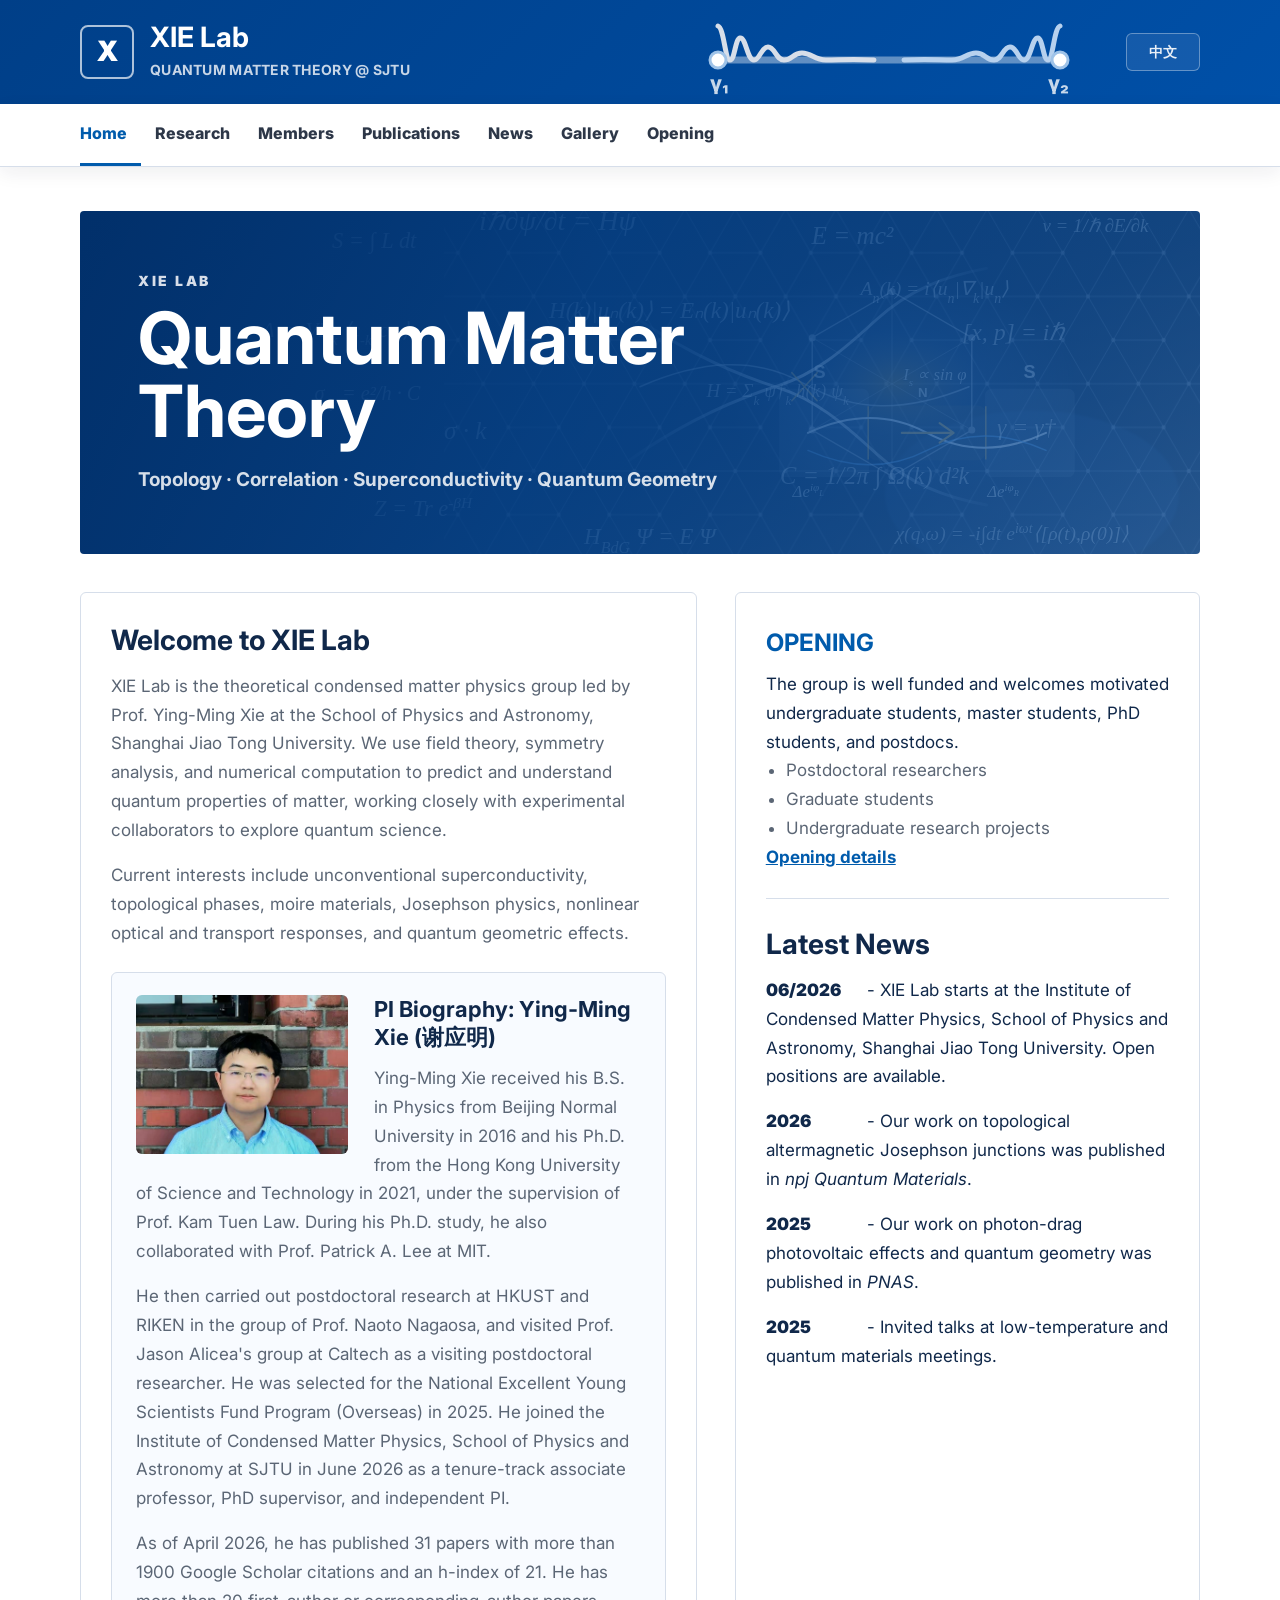
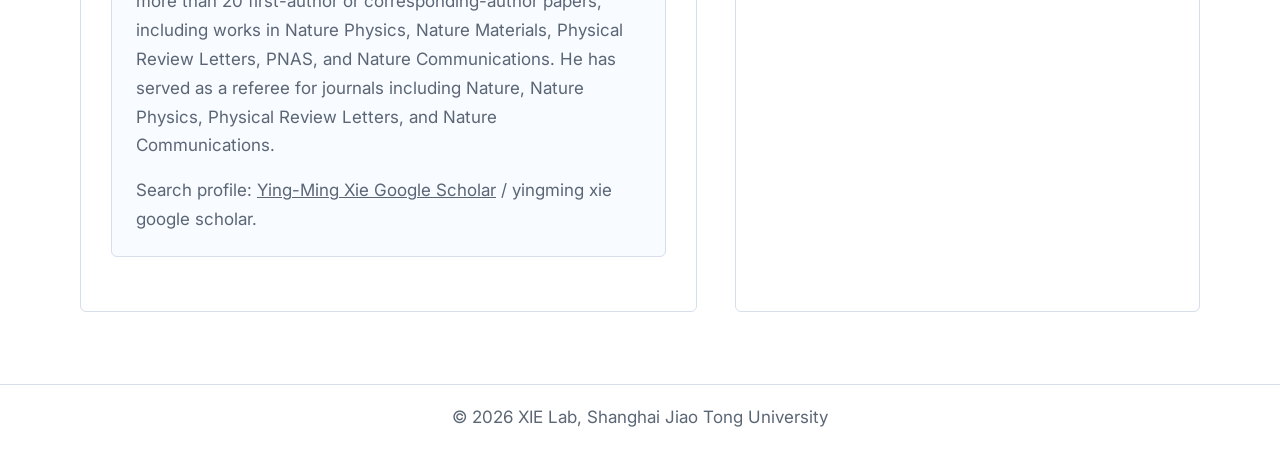
==== commit d8287725: "Add Google Scholar search signals" ====
--- a/index.html
+++ b/index.html
@@ -5,12 +5,12 @@
     <meta name="viewport" content="width=device-width, initial-scale=1" />
     <meta
       name="description"
-      content="Ying-Ming Xie (Yingming Xie, Ying Ming Xie, 谢应明) leads XIE Lab at Shanghai Jiao Tong University, studying quantum matter theory, topology, superconductivity, correlation, and quantum geometry."
+      content="Ying-Ming Xie (Yingming Xie, Ying Ming Xie, 谢应明) leads XIE Lab at Shanghai Jiao Tong University. Find Ying-Ming Xie Google Scholar links, publications, CV, and research in quantum matter theory."
     />
     <meta name="author" content="Ying-Ming Xie, Yingming Xie, Ying Ming Xie, 谢应明" />
     <meta
       name="keywords"
-      content="Ying-Ming Xie, Yingming Xie, Ying Ming Xie, 谢应明, XIE Lab, Shanghai Jiao Tong University, quantum matter theory, quantum materials theory"
+      content="Ying-Ming Xie, Yingming Xie, Ying Ming Xie, yingming xie google scholar, Ying-Ming Xie Google Scholar, 谢应明, XIE Lab, Shanghai Jiao Tong University, quantum matter theory, quantum materials theory"
     />
     <title>Ying-Ming Xie 谢应明 | XIE Lab | Quantum Matter Theory at SJTU</title>
     <link rel="canonical" href="https://yingmingxie.github.io/" />
@@ -19,14 +19,14 @@
     <meta property="og:title" content="Ying-Ming Xie 谢应明 | XIE Lab | Quantum Matter Theory at SJTU" />
     <meta
       property="og:description"
-      content="Ying-Ming Xie leads XIE Lab at Shanghai Jiao Tong University, studying quantum matter theory, topology, superconductivity, correlation, and quantum geometry."
+      content="Ying-Ming Xie leads XIE Lab at Shanghai Jiao Tong University. Find Google Scholar links, publications, CV, and research in quantum matter theory."
     />
     <meta property="og:image" content="https://yingmingxie.github.io/assets/yingming-xie.jpg" />
     <meta name="twitter:card" content="summary" />
     <meta name="twitter:title" content="Ying-Ming Xie 谢应明 | XIE Lab | Quantum Matter Theory at SJTU" />
     <meta
       name="twitter:description"
-      content="XIE Lab at Shanghai Jiao Tong University: quantum matter theory, topology, superconductivity, correlation, and quantum geometry."
+      content="Ying-Ming Xie and XIE Lab at Shanghai Jiao Tong University: Google Scholar, publications, CV, and quantum matter theory."
     />
     <meta name="twitter:image" content="https://yingmingxie.github.io/assets/yingming-xie.jpg" />
     <script type="application/ld+json">
@@ -45,7 +45,7 @@
           "name": "XIE Lab"
         },
         "sameAs": [
-          "https://bit.ly/Yingming",
+          "https://scholar.google.com/citations?user=sTvNNzkAAAAJ",
           "http://arxiv.org/a/xie_y_3",
           "https://sites.google.com/view/yingmingxie/research"
         ],
@@ -160,6 +160,11 @@
                   works in Nature Physics, Nature Materials, Physical Review
                   Letters, PNAS, and Nature Communications.
                 </p>
+                <p data-i18n-html="home.scholarSearch">
+                  Search profile:
+                  <a href="https://scholar.google.com/citations?user=sTvNNzkAAAAJ">Ying-Ming Xie Google Scholar</a>
+                  / yingming xie google scholar.
+                </p>
               </div>
             </div>
 
@@ -376,7 +381,7 @@
             <p data-i18n-html="members.email">Email: <a href="mailto:yingming.xie@sjtu.edu.cn">yingming.xie@sjtu.edu.cn</a></p>
             <p data-i18n="members.office">Office: Science Laboratory Building Complex No. 1, Room 213</p>
             <p class="profile-links">
-              <a href="https://bit.ly/Yingming">Google Scholar</a>
+              <a href="https://scholar.google.com/citations?user=sTvNNzkAAAAJ">Ying-Ming Xie Google Scholar</a>
               <a href="http://arxiv.org/a/xie_y_3">arXiv</a>
               <a href="assets/CV_English.pdf?v=20260709a">CV</a>
             </p>
@@ -467,7 +472,7 @@
           </li>
         </ol>
         <p class="link-row">
-          <a href="https://bit.ly/Yingming">Google Scholar</a>
+          <a href="https://scholar.google.com/citations?user=sTvNNzkAAAAJ">Ying-Ming Xie Google Scholar</a>
           <span>/</span>
           <a href="http://arxiv.org/a/xie_y_3">arXiv</a>
           <span>/</span>
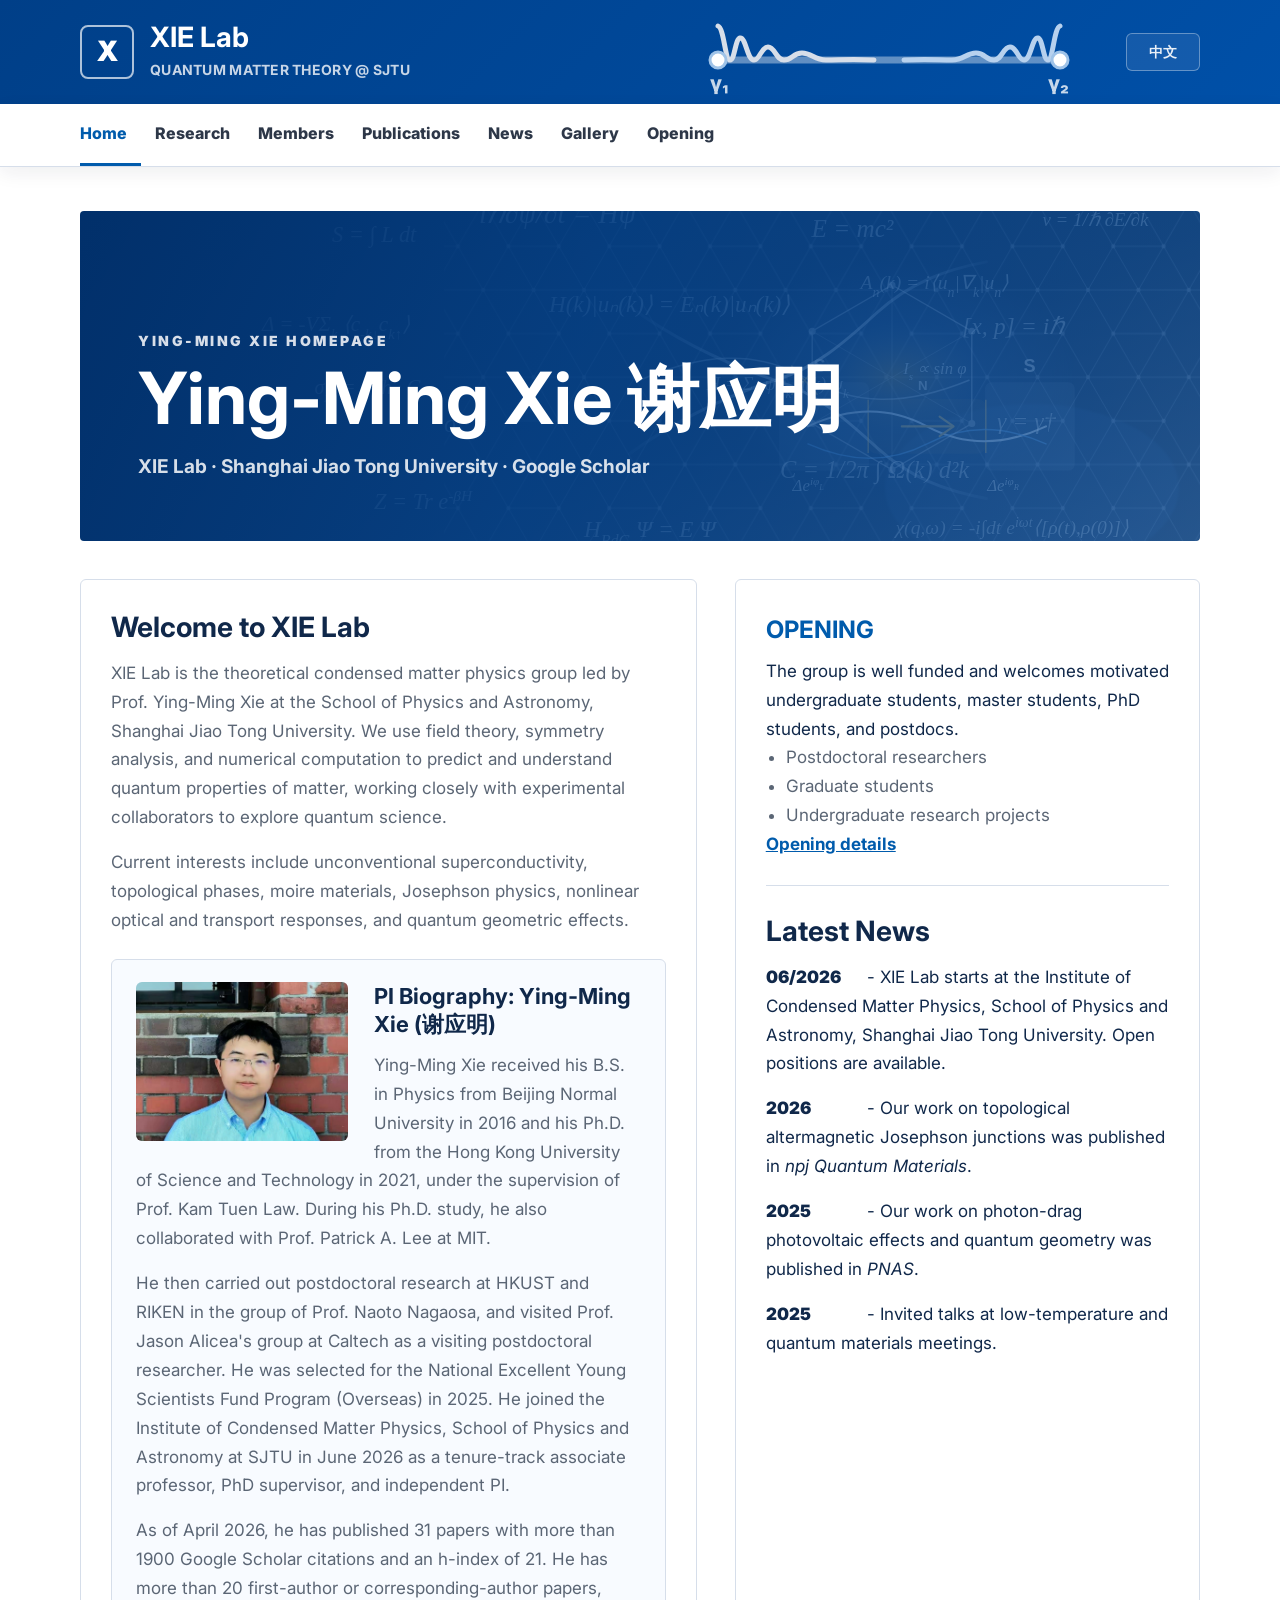
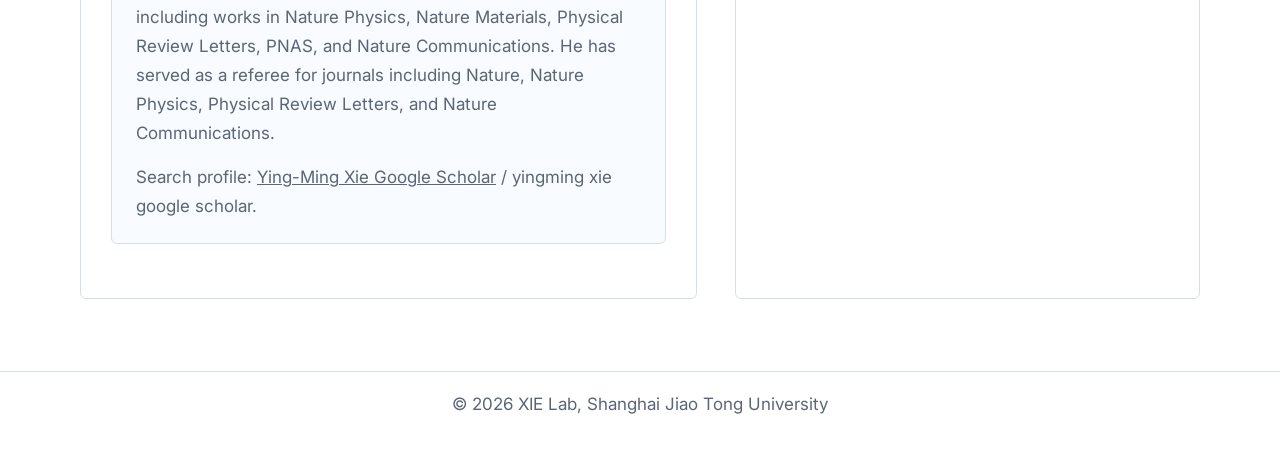
==== commit 0db9fc64: "Make homepage identity clearer for search" ====
--- a/index.html
+++ b/index.html
@@ -16,14 +16,14 @@
     <link rel="canonical" href="https://yingmingxie.github.io/" />
     <meta property="og:type" content="website" />
     <meta property="og:url" content="https://yingmingxie.github.io/" />
-    <meta property="og:title" content="Ying-Ming Xie 谢应明 | XIE Lab | Quantum Matter Theory at SJTU" />
+    <meta property="og:title" content="Ying-Ming Xie 谢应明 Homepage | Google Scholar | XIE Lab at SJTU" />
     <meta
       property="og:description"
       content="Ying-Ming Xie leads XIE Lab at Shanghai Jiao Tong University. Find Google Scholar links, publications, CV, and research in quantum matter theory."
     />
     <meta property="og:image" content="https://yingmingxie.github.io/assets/yingming-xie.jpg" />
     <meta name="twitter:card" content="summary" />
-    <meta name="twitter:title" content="Ying-Ming Xie 谢应明 | XIE Lab | Quantum Matter Theory at SJTU" />
+    <meta name="twitter:title" content="Ying-Ming Xie 谢应明 Homepage | Google Scholar | XIE Lab at SJTU" />
     <meta
       name="twitter:description"
       content="Ying-Ming Xie and XIE Lab at Shanghai Jiao Tong University: Google Scholar, publications, CV, and quantum matter theory."
@@ -35,6 +35,8 @@
         "@type": "Person",
         "name": "Ying-Ming Xie",
         "alternateName": ["Yingming Xie", "Ying Ming Xie", "谢应明", "Y.-M. Xie"],
+        "url": "https://yingmingxie.github.io/",
+        "mainEntityOfPage": "https://yingmingxie.github.io/",
         "jobTitle": "Tenure-track Associate Professor, PhD Supervisor, Independent PI",
         "affiliation": {
           "@type": "CollegeOrUniversity",
@@ -65,6 +67,7 @@
       rel="stylesheet"
     />
     <link rel="stylesheet" href="styles.css?v=20260702c" />
+    <link rel="me" href="https://scholar.google.com/citations?user=sTvNNzkAAAAJ" />
   </head>
   <body>
     <header class="site-header">
@@ -111,9 +114,9 @@
       <section class="page-section is-active" id="home" data-page="home">
         <div class="hero-banner">
           <div class="hero-copy">
-            <p data-i18n="hero.kicker">XIE Lab</p>
-            <h1 data-i18n="hero.title">Quantum Matter Theory</h1>
-            <span data-i18n="hero.subtitle">Topology · Correlation · Superconductivity · Quantum Geometry</span>
+            <p data-i18n="hero.kicker">Ying-Ming Xie Homepage</p>
+            <h1 data-i18n="hero.title">Ying-Ming Xie 谢应明</h1>
+            <span data-i18n="hero.subtitle">XIE Lab · Shanghai Jiao Tong University · Google Scholar</span>
           </div>
         </div>
 
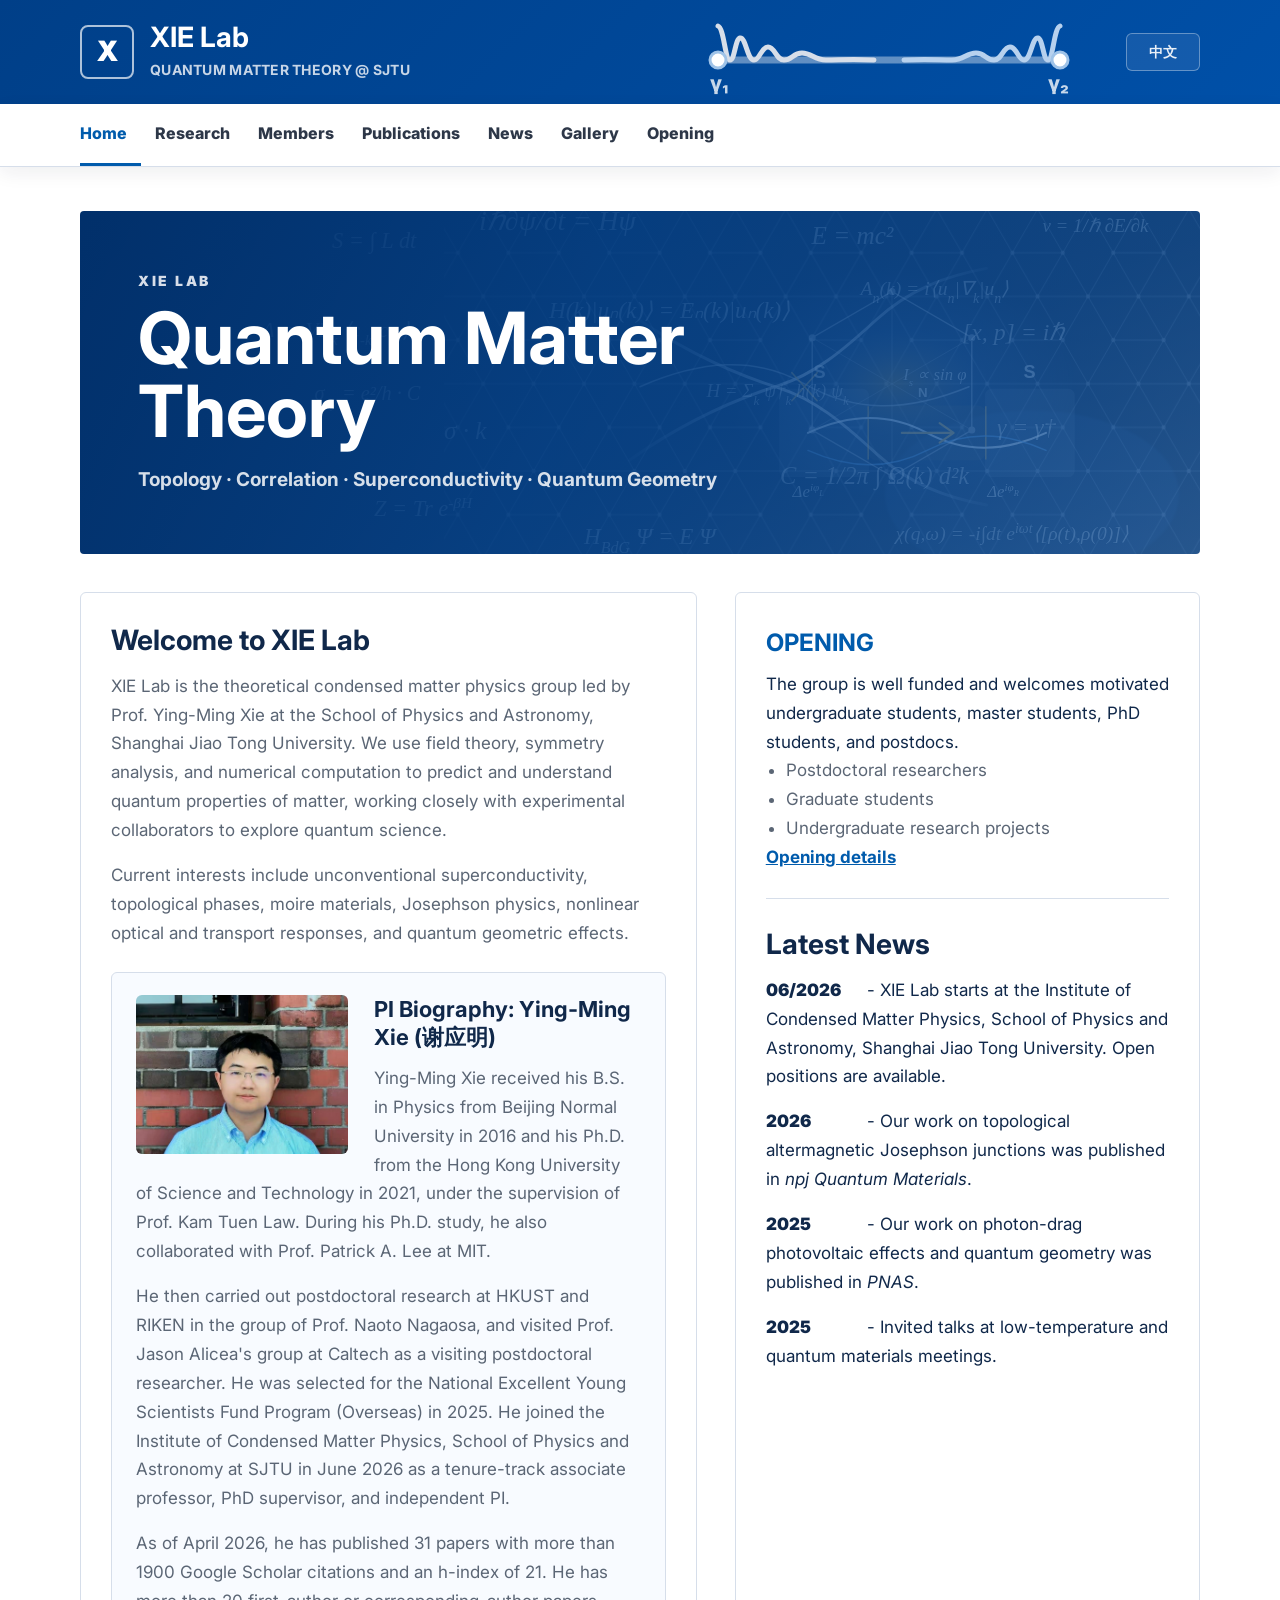
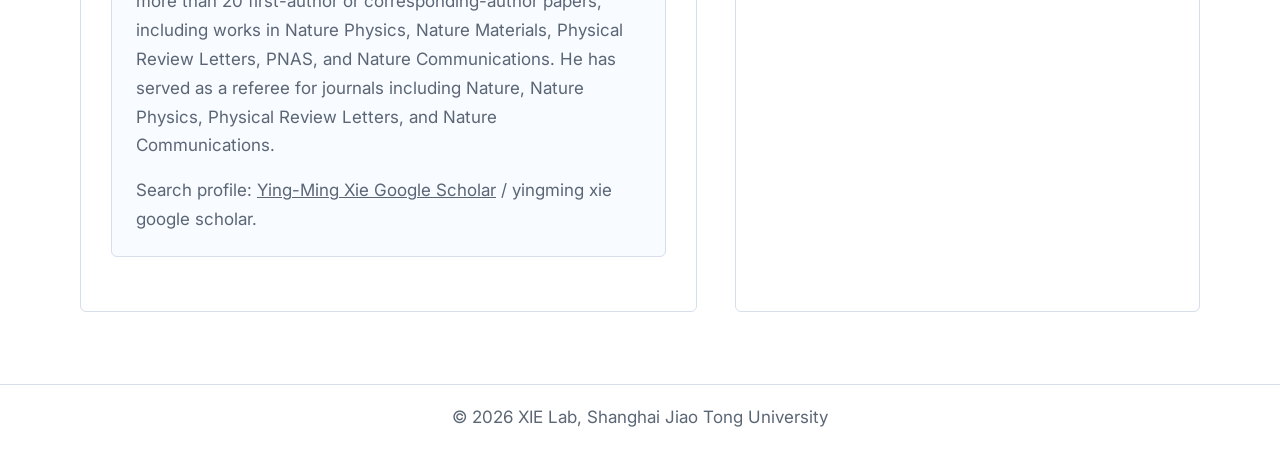
==== commit a2503a9f: "Revert "Make homepage identity clearer for search" This reverts commit 0db9fc64e4052f7461538e620d30f" ====
--- a/index.html
+++ b/index.html
@@ -16,14 +16,14 @@
     <link rel="canonical" href="https://yingmingxie.github.io/" />
     <meta property="og:type" content="website" />
     <meta property="og:url" content="https://yingmingxie.github.io/" />
-    <meta property="og:title" content="Ying-Ming Xie 谢应明 Homepage | Google Scholar | XIE Lab at SJTU" />
+    <meta property="og:title" content="Ying-Ming Xie 谢应明 | XIE Lab | Quantum Matter Theory at SJTU" />
     <meta
       property="og:description"
       content="Ying-Ming Xie leads XIE Lab at Shanghai Jiao Tong University. Find Google Scholar links, publications, CV, and research in quantum matter theory."
     />
     <meta property="og:image" content="https://yingmingxie.github.io/assets/yingming-xie.jpg" />
     <meta name="twitter:card" content="summary" />
-    <meta name="twitter:title" content="Ying-Ming Xie 谢应明 Homepage | Google Scholar | XIE Lab at SJTU" />
+    <meta name="twitter:title" content="Ying-Ming Xie 谢应明 | XIE Lab | Quantum Matter Theory at SJTU" />
     <meta
       name="twitter:description"
       content="Ying-Ming Xie and XIE Lab at Shanghai Jiao Tong University: Google Scholar, publications, CV, and quantum matter theory."
@@ -35,8 +35,6 @@
         "@type": "Person",
         "name": "Ying-Ming Xie",
         "alternateName": ["Yingming Xie", "Ying Ming Xie", "谢应明", "Y.-M. Xie"],
-        "url": "https://yingmingxie.github.io/",
-        "mainEntityOfPage": "https://yingmingxie.github.io/",
         "jobTitle": "Tenure-track Associate Professor, PhD Supervisor, Independent PI",
         "affiliation": {
           "@type": "CollegeOrUniversity",
@@ -67,7 +65,6 @@
       rel="stylesheet"
     />
     <link rel="stylesheet" href="styles.css?v=20260702c" />
-    <link rel="me" href="https://scholar.google.com/citations?user=sTvNNzkAAAAJ" />
   </head>
   <body>
     <header class="site-header">
@@ -114,9 +111,9 @@
       <section class="page-section is-active" id="home" data-page="home">
         <div class="hero-banner">
           <div class="hero-copy">
-            <p data-i18n="hero.kicker">Ying-Ming Xie Homepage</p>
-            <h1 data-i18n="hero.title">Ying-Ming Xie 谢应明</h1>
-            <span data-i18n="hero.subtitle">XIE Lab · Shanghai Jiao Tong University · Google Scholar</span>
+            <p data-i18n="hero.kicker">XIE Lab</p>
+            <h1 data-i18n="hero.title">Quantum Matter Theory</h1>
+            <span data-i18n="hero.subtitle">Topology · Correlation · Superconductivity · Quantum Geometry</span>
           </div>
         </div>
 
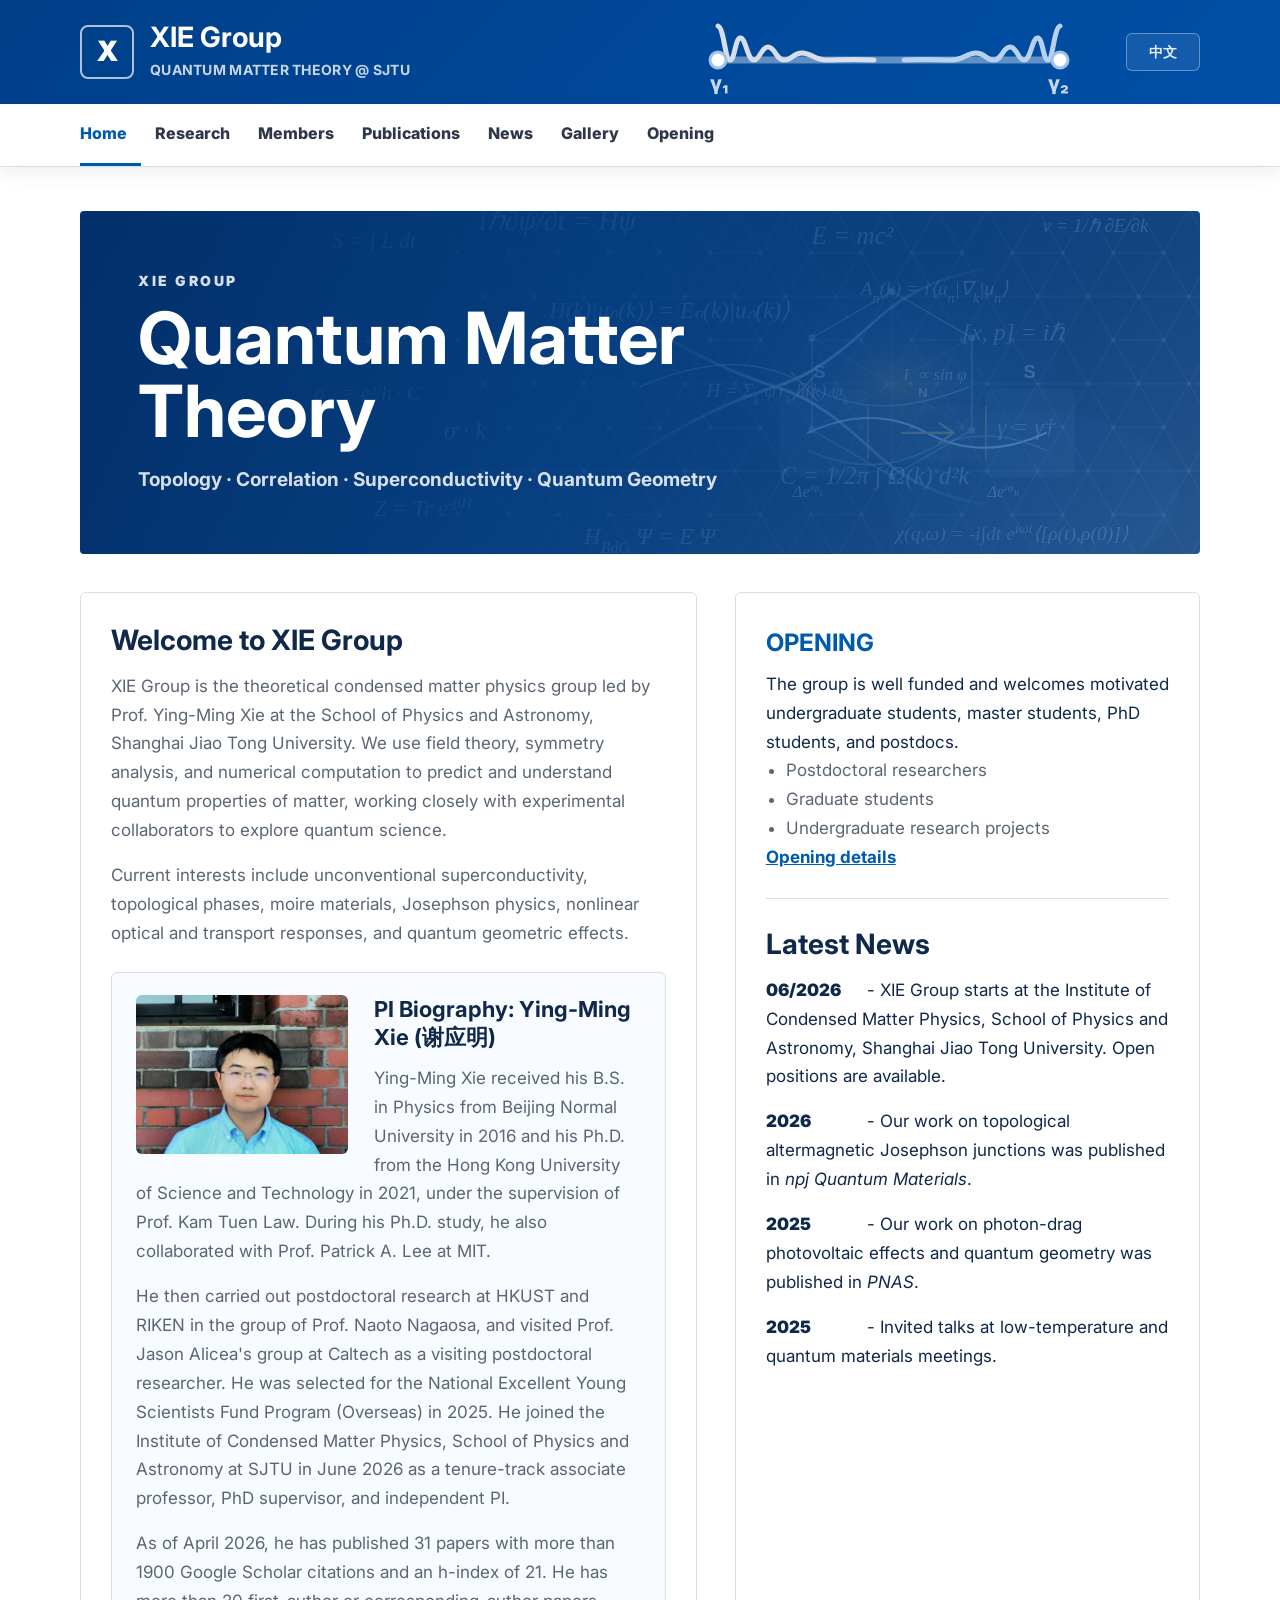
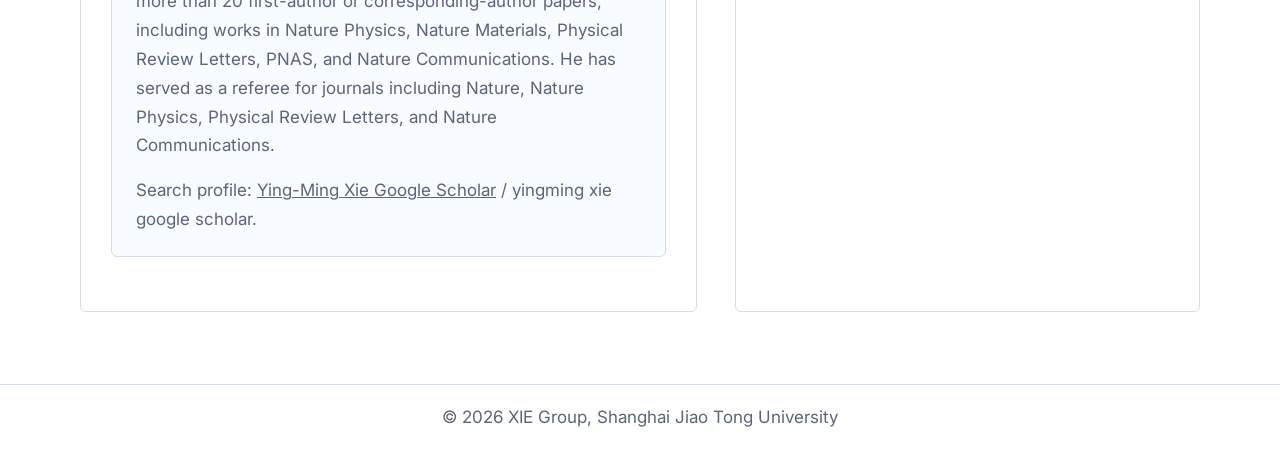
==== commit 1cd021b2: "Rename XIE Lab to XIE Group" ====
--- a/index.html
+++ b/index.html
@@ -5,56 +5,92 @@
     <meta name="viewport" content="width=device-width, initial-scale=1" />
     <meta
       name="description"
-      content="Ying-Ming Xie (Yingming Xie, Ying Ming Xie, 谢应明) leads XIE Lab at Shanghai Jiao Tong University. Find Ying-Ming Xie Google Scholar links, publications, CV, and research in quantum matter theory."
+      content="Ying-Ming Xie (Yingming Xie, Ying Ming Xie, 谢应明) leads XIE Group at Shanghai Jiao Tong University. Find Ying-Ming Xie Google Scholar links, publications, CV, and research in quantum matter theory."
     />
     <meta name="author" content="Ying-Ming Xie, Yingming Xie, Ying Ming Xie, 谢应明" />
     <meta
       name="keywords"
-      content="Ying-Ming Xie, Yingming Xie, Ying Ming Xie, yingming xie google scholar, Ying-Ming Xie Google Scholar, 谢应明, XIE Lab, Shanghai Jiao Tong University, quantum matter theory, quantum materials theory"
+      content="Ying-Ming Xie, Yingming Xie, Ying Ming Xie, yingming xie google scholar, Ying-Ming Xie Google Scholar, 谢应明, XIE Group, Shanghai Jiao Tong University, quantum matter theory, quantum materials theory"
     />
-    <title>Ying-Ming Xie 谢应明 | XIE Lab | Quantum Matter Theory at SJTU</title>
+    <title>Ying-Ming Xie 谢应明 | XIE Group | Quantum Matter Theory at SJTU</title>
     <link rel="canonical" href="https://yingmingxie.github.io/" />
     <meta property="og:type" content="website" />
     <meta property="og:url" content="https://yingmingxie.github.io/" />
-    <meta property="og:title" content="Ying-Ming Xie 谢应明 | XIE Lab | Quantum Matter Theory at SJTU" />
+    <meta property="og:title" content="Ying-Ming Xie 谢应明 | XIE Group | Quantum Matter Theory at SJTU" />
     <meta
       property="og:description"
-      content="Ying-Ming Xie leads XIE Lab at Shanghai Jiao Tong University. Find Google Scholar links, publications, CV, and research in quantum matter theory."
+      content="Ying-Ming Xie leads XIE Group at Shanghai Jiao Tong University. Find Google Scholar links, publications, CV, and research in quantum matter theory."
     />
     <meta property="og:image" content="https://yingmingxie.github.io/assets/yingming-xie.jpg" />
     <meta name="twitter:card" content="summary" />
-    <meta name="twitter:title" content="Ying-Ming Xie 谢应明 | XIE Lab | Quantum Matter Theory at SJTU" />
+    <meta name="twitter:title" content="Ying-Ming Xie 谢应明 | XIE Group | Quantum Matter Theory at SJTU" />
     <meta
       name="twitter:description"
-      content="Ying-Ming Xie and XIE Lab at Shanghai Jiao Tong University: Google Scholar, publications, CV, and quantum matter theory."
+      content="Ying-Ming Xie and XIE Group at Shanghai Jiao Tong University: Google Scholar, publications, CV, and quantum matter theory."
     />
     <meta name="twitter:image" content="https://yingmingxie.github.io/assets/yingming-xie.jpg" />
     <script type="application/ld+json">
       {
         "@context": "https://schema.org",
-        "@type": "Person",
-        "name": "Ying-Ming Xie",
-        "alternateName": ["Yingming Xie", "Ying Ming Xie", "谢应明", "Y.-M. Xie"],
-        "jobTitle": "Tenure-track Associate Professor, PhD Supervisor, Independent PI",
-        "affiliation": {
-          "@type": "CollegeOrUniversity",
-          "name": "Shanghai Jiao Tong University"
-        },
-        "worksFor": {
-          "@type": "ResearchOrganization",
-          "name": "XIE Lab"
-        },
-        "sameAs": [
-          "https://scholar.google.com/citations?user=sTvNNzkAAAAJ",
-          "http://arxiv.org/a/xie_y_3",
-          "https://sites.google.com/view/yingmingxie/research"
-        ],
-        "knowsAbout": [
-          "Quantum matter theory",
-          "Quantum materials theory",
-          "Topological superconductivity",
-          "Quantum geometry",
-          "Strong correlation"
+        "@graph": [
+          {
+            "@type": "Person",
+            "@id": "https://yingmingxie.github.io/#ying-ming-xie",
+            "name": "Ying-Ming Xie",
+            "alternateName": ["Yingming Xie", "Ying Ming Xie", "谢应明", "Y.-M. Xie"],
+            "url": "https://yingmingxie.github.io/",
+            "image": "https://yingmingxie.github.io/assets/yingming-xie.jpg",
+            "jobTitle": "Tenure-track Associate Professor, PhD Supervisor, Independent PI",
+            "affiliation": {
+              "@type": "CollegeOrUniversity",
+              "name": "Shanghai Jiao Tong University",
+              "url": "https://www.sjtu.edu.cn/"
+            },
+            "worksFor": {
+              "@type": "ResearchOrganization",
+              "@id": "https://yingmingxie.github.io/#xie-lab",
+              "name": "XIE Group",
+              "url": "https://yingmingxie.github.io/"
+            },
+            "sameAs": [
+              "https://scholar.google.com/citations?user=sTvNNzkAAAAJ",
+              "http://arxiv.org/a/xie_y_3",
+              "https://sites.google.com/view/yingmingxie/research"
+            ],
+            "knowsAbout": [
+              "Quantum matter theory",
+              "Quantum materials theory",
+              "Topological superconductivity",
+              "Quantum geometry",
+              "Strong correlation"
+            ]
+          },
+          {
+            "@type": "WebSite",
+            "@id": "https://yingmingxie.github.io/#website",
+            "url": "https://yingmingxie.github.io/",
+            "name": "Ying-Ming Xie 谢应明 | XIE Group",
+            "publisher": {
+              "@id": "https://yingmingxie.github.io/#ying-ming-xie"
+            },
+            "inLanguage": ["en", "zh-CN"]
+          },
+          {
+            "@type": "WebPage",
+            "@id": "https://yingmingxie.github.io/#webpage",
+            "url": "https://yingmingxie.github.io/",
+            "name": "Ying-Ming Xie 谢应明 | XIE Group | Quantum Matter Theory at SJTU",
+            "isPartOf": {
+              "@id": "https://yingmingxie.github.io/#website"
+            },
+            "about": {
+              "@id": "https://yingmingxie.github.io/#ying-ming-xie"
+            },
+            "mainEntity": {
+              "@id": "https://yingmingxie.github.io/#ying-ming-xie"
+            },
+            "inLanguage": "en"
+          }
         ]
       }
     </script>
@@ -65,14 +101,16 @@
       rel="stylesheet"
     />
     <link rel="stylesheet" href="styles.css?v=20260702c" />
+    <link rel="me" href="https://scholar.google.com/citations?user=sTvNNzkAAAAJ" />
+    <link rel="me" href="http://arxiv.org/a/xie_y_3" />
   </head>
   <body>
     <header class="site-header">
       <div class="header-inner">
-        <a class="brand" href="#home" aria-label="XIE Lab home" data-page-link="home">
+        <a class="brand" href="#home" aria-label="XIE Group home" data-page-link="home">
           <span class="brand-seal">X</span>
           <span>
-            <strong>XIE Lab</strong>
+            <strong>XIE Group</strong>
             <small data-i18n="brand.subtitle">Quantum Matter Theory @ SJTU</small>
           </span>
         </a>
@@ -111,7 +149,7 @@
       <section class="page-section is-active" id="home" data-page="home">
         <div class="hero-banner">
           <div class="hero-copy">
-            <p data-i18n="hero.kicker">XIE Lab</p>
+            <p data-i18n="hero.kicker">XIE Group</p>
             <h1 data-i18n="hero.title">Quantum Matter Theory</h1>
             <span data-i18n="hero.subtitle">Topology · Correlation · Superconductivity · Quantum Geometry</span>
           </div>
@@ -119,7 +157,7 @@
 
         <div class="home-layout">
           <article class="welcome-copy">
-            <h2 data-i18n="home.welcomeTitle">Welcome to XIE Lab</h2>
+            <h2 data-i18n="home.welcomeTitle">Welcome to XIE Group</h2>
             <p data-i18n="home.welcome1">
               We are a theoretical condensed matter physics group at the School
               of Physics and Astronomy, Shanghai Jiao Tong University. Our
@@ -186,7 +224,7 @@
             <h2 data-i18n="news.latest">Latest News</h2>
             <div class="news-list compact">
               <p data-i18n-html="news.home1">
-                <strong>06/2026</strong> - XIE Lab starts at Shanghai Jiao Tong
+                <strong>06/2026</strong> - XIE Group starts at Shanghai Jiao Tong
                 University. Open positions are available.
               </p>
               <p data-i18n-html="news.home2">
@@ -486,7 +524,7 @@
         </div>
         <div class="news-list">
           <p data-i18n-html="news.list1">
-            <strong>06/2026</strong> - XIE Lab starts at Shanghai Jiao Tong
+            <strong>06/2026</strong> - XIE Group starts at Shanghai Jiao Tong
             University.
           </p>
           <p data-i18n-html="news.list2">
@@ -509,13 +547,13 @@
           <h1 data-i18n="gallery.title">Gallery</h1>
           <p data-i18n="gallery.intro">
             Selected moments from group life, seminars, conferences, and everyday
-            research at XIE Lab.
+            research at XIE Group.
           </p>
         </div>
         <div class="gallery-grid">
           <figure class="gallery-card">
             <div class="gallery-placeholder gallery-sjtu">
-              <span data-i18n="gallery.placeholder1">XIE Lab @ SJTU</span>
+              <span data-i18n="gallery.placeholder1">XIE Group @ SJTU</span>
             </div>
             <figcaption data-i18n="gallery.caption1">Group photos and campus moments</figcaption>
           </figure>
@@ -574,7 +612,7 @@
     </main>
 
     <footer class="site-footer">
-      <p data-i18n-html="footer.copy">© <span data-year></span> XIE Lab, Shanghai Jiao Tong University</p>
+      <p data-i18n-html="footer.copy">© <span data-year></span> XIE Group, Shanghai Jiao Tong University</p>
     </footer>
 
     <script src="script.js?v=20260709d"></script>
